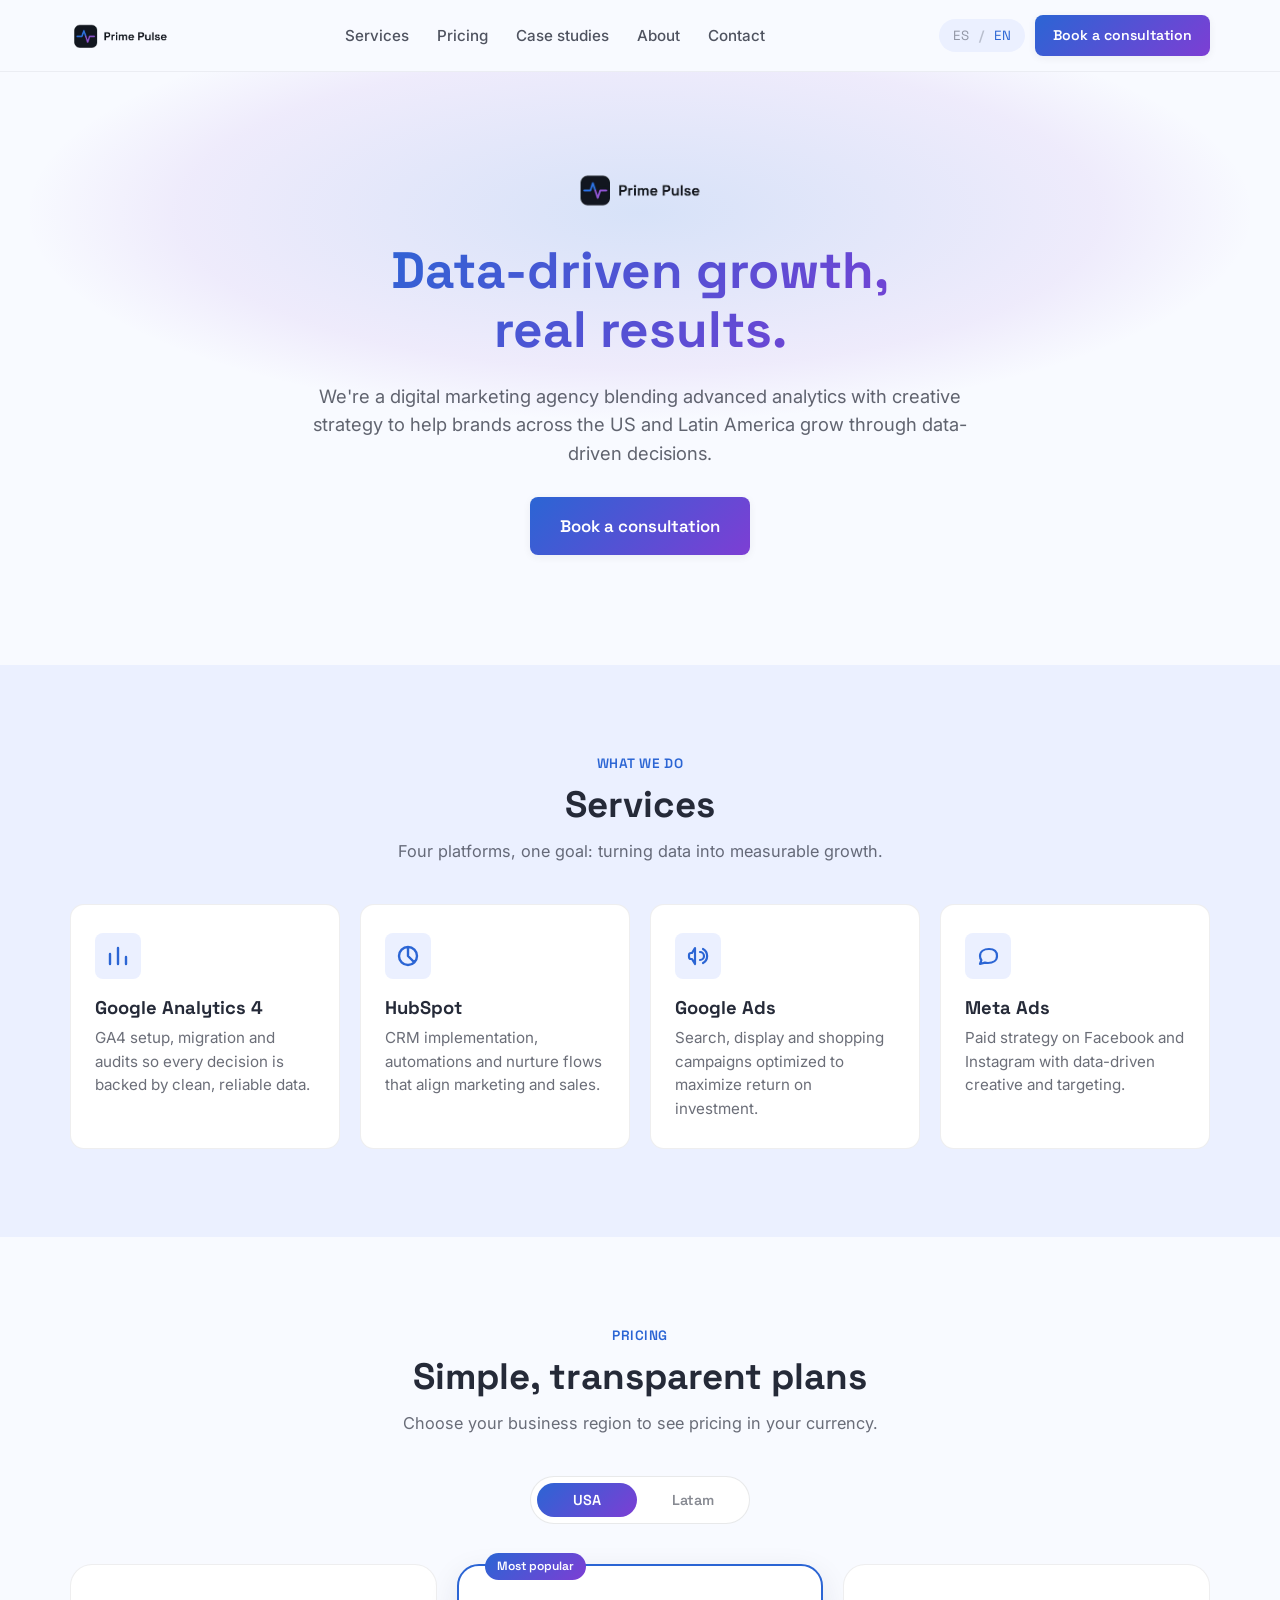
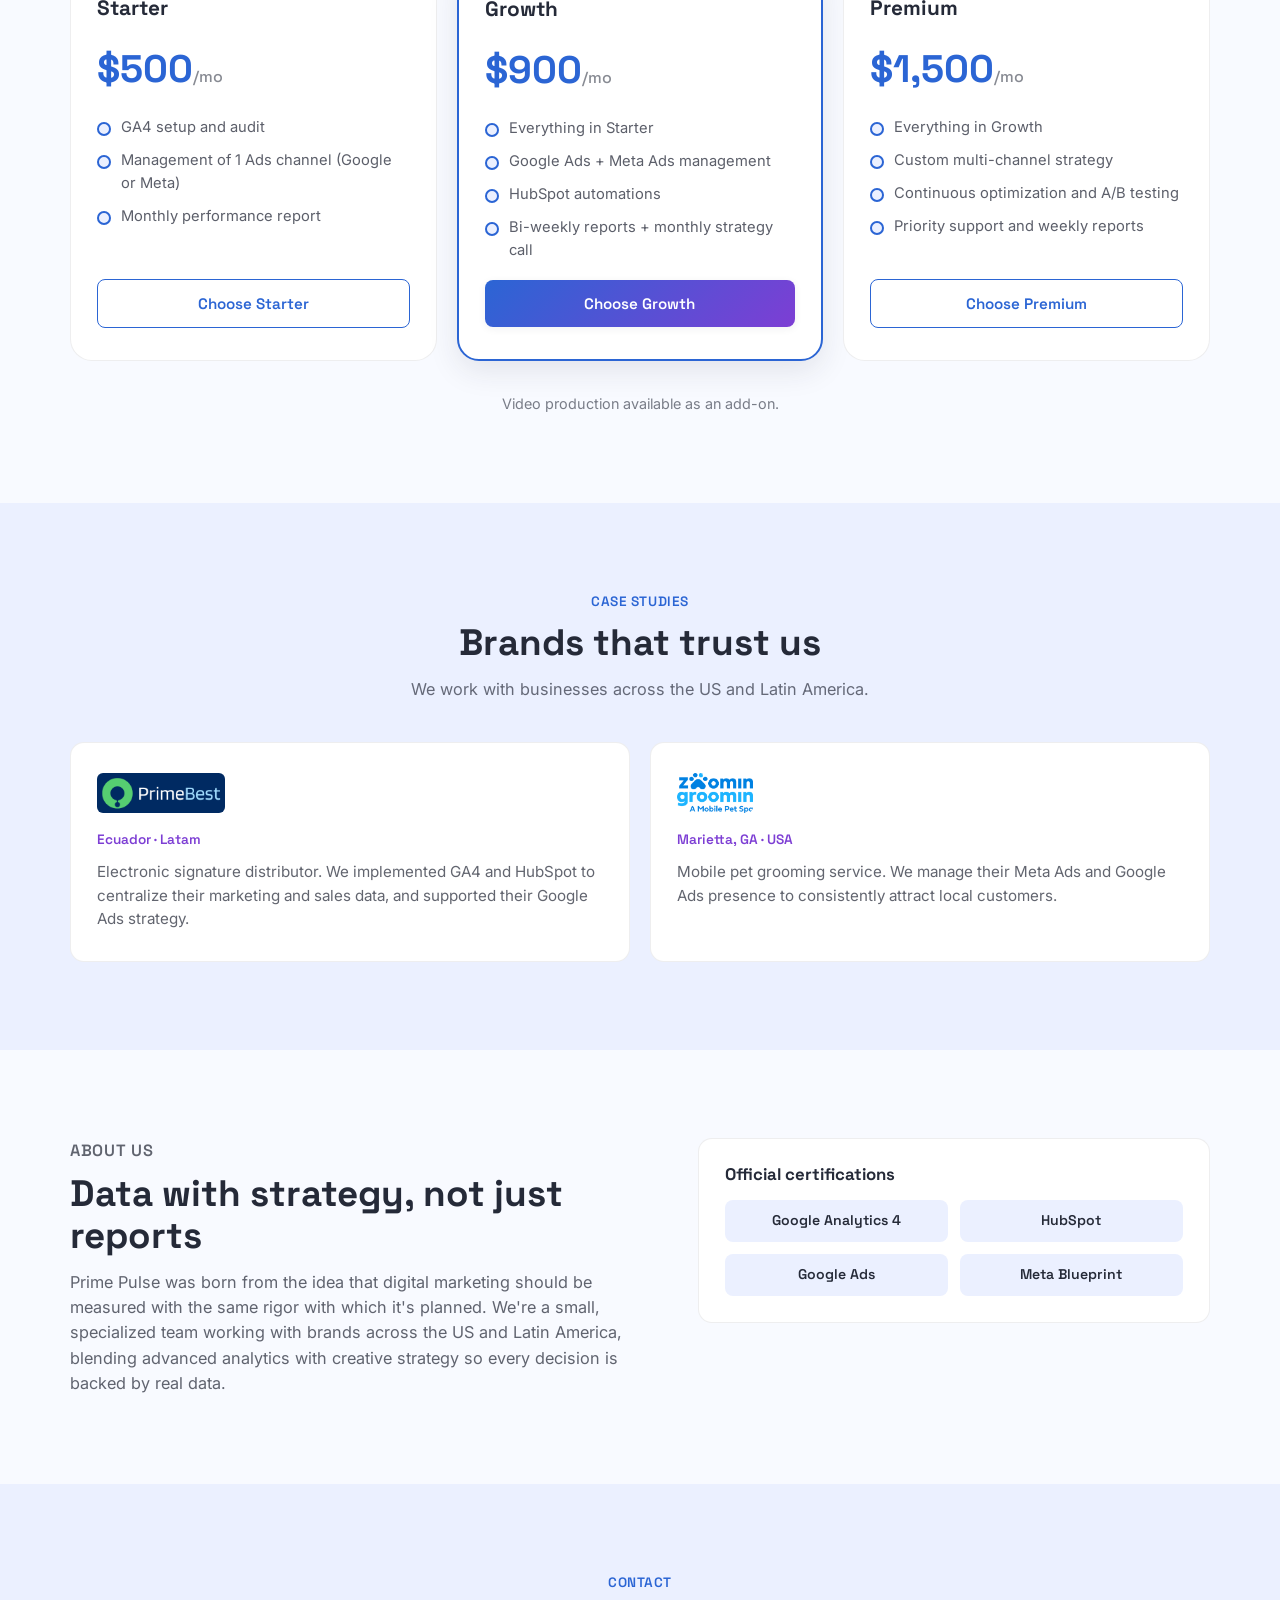
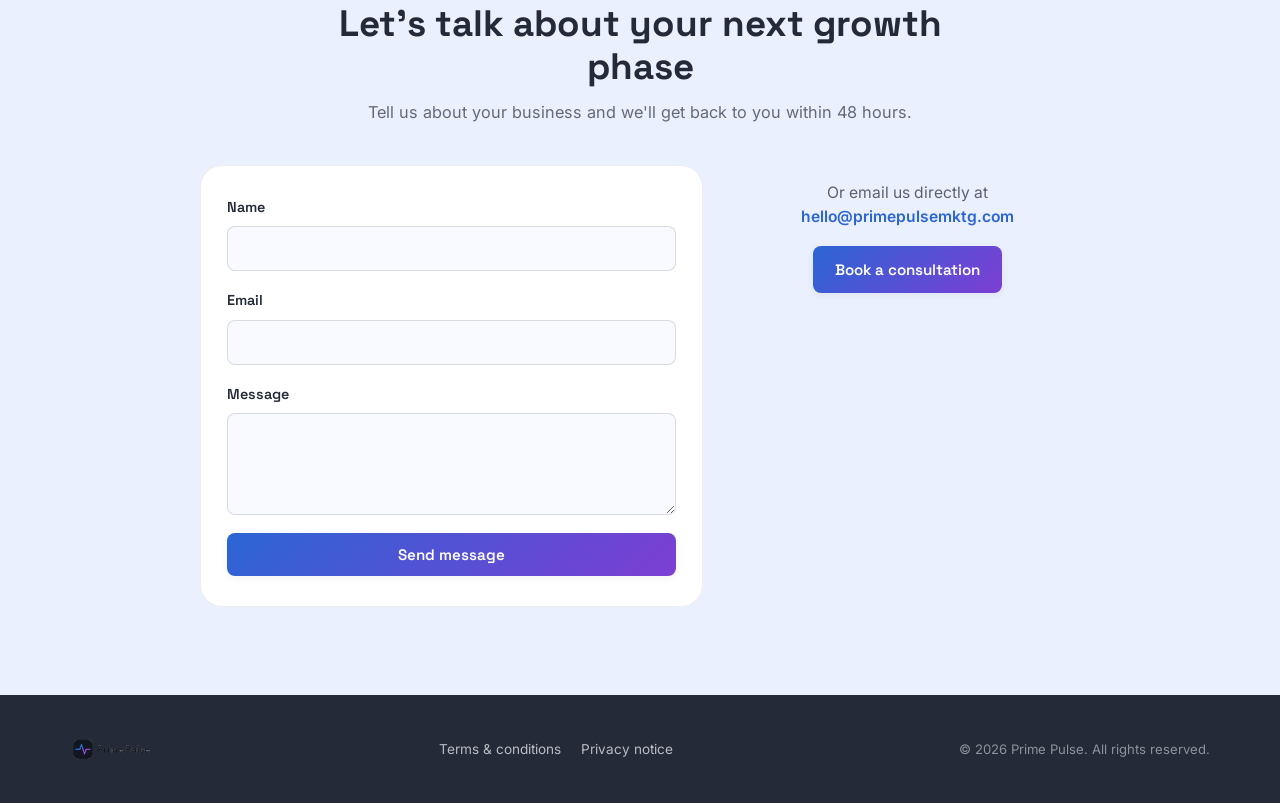
==== index.html @ 07a9e076 "Initial commit" ====
<!DOCTYPE html>
<html lang="es" data-lang="es">
<head>
<meta charset="UTF-8">
<meta name="viewport" content="width=device-width, initial-scale=1.0">
<title>Prime Pulse — Data-driven growth, real results.</title>
<meta name="description" content="Prime Pulse es una agencia de marketing digital especializada en GA4, HubSpot, Google Ads y Meta Ads.">
<link rel="icon" type="image/png" href="assets/logo-prime-pulse.png">

<!-- Google Fonts -->
<link rel="preconnect" href="https://fonts.googleapis.com">
<link rel="preconnect" href="https://fonts.gstatic.com" crossorigin>
<link href="https://fonts.googleapis.com/css2?family=Space+Grotesk:wght@500;600;700&family=Inter:wght@400;500;600;700&display=swap" rel="stylesheet">

<link rel="stylesheet" href="css/styles.css">
</head>
<body>

<!-- ===================== HEADER / NAV ===================== -->
<header class="site-header" id="top">
  <div class="container header-inner">
    <a href="#top" class="brand" aria-label="Prime Pulse — inicio">
      <img src="assets/logo-prime-pulse.png" alt="Prime Pulse" class="brand-logo">
    </a>

    <nav class="main-nav" id="main-nav" aria-label="Navegación principal">
      <a href="#servicios" data-i18n="nav.services">Servicios</a>
      <a href="#precios" data-i18n="nav.pricing">Precios</a>
      <a href="#casos" data-i18n="nav.cases">Casos</a>
      <a href="#nosotros" data-i18n="nav.about">Nosotros</a>
      <a href="#contacto" data-i18n="nav.contact">Contacto</a>
    </nav>

    <div class="header-actions">
      <div class="lang-switch" role="group" aria-label="Selector de idioma">
        <button type="button" class="lang-btn is-active" data-lang-btn="es" aria-pressed="true">ES</button>
        <span class="lang-divider" aria-hidden="true">/</span>
        <button type="button" class="lang-btn" data-lang-btn="en" aria-pressed="false">EN</button>
      </div>

      <a href="https://calendly.com/hello-primepulsemktg/30min" target="_blank" rel="noopener" class="btn btn-primary btn-nav" data-i18n="nav.cta">
        Agenda una consultoría
      </a>

      <button type="button" class="nav-toggle" id="nav-toggle" aria-expanded="false" aria-controls="main-nav" aria-label="Abrir menú">
        <span></span><span></span><span></span>
      </button>
    </div>
  </div>
</header>

<!-- ===================== HERO ===================== -->
<section class="hero">
  <div class="container hero-inner">
    <img src="assets/logo-prime-pulse.png" alt="Prime Pulse" class="hero-logo">

    <h1 class="hero-tagline" data-i18n="hero.tagline">Crecimiento basado en datos, resultados reales.</h1>

    <p class="hero-subtext" data-i18n="hero.subtext">
      Somos una agencia de marketing digital que combina analítica avanzada y estrategia creativa
      para ayudar a marcas de Estados Unidos y Latinoamérica a crecer con decisiones basadas en datos.
    </p>

    <div class="hero-actions">
      <a href="https://calendly.com/hello-primepulsemktg/30min" target="_blank" rel="noopener" class="btn btn-primary btn-lg" data-i18n="hero.cta">
        Agenda una consultoría
      </a>
    </div>
  </div>

  <div class="hero-glow" aria-hidden="true"></div>
</section>

<!-- ===================== SERVICIOS ===================== -->
<section id="servicios" class="section services">
  <div class="container">
    <div class="section-header">
      <p class="section-eyebrow" data-i18n="services.eyebrow">Lo que hacemos</p>
      <h2 class="section-title" data-i18n="services.title">Servicios</h2>
      <p class="section-subtitle" data-i18n="services.subtitle">
        Cuatro plataformas, un solo objetivo: convertir datos en crecimiento medible.
      </p>
    </div>

    <div class="services-grid">
      <article class="service-card">
        <div class="service-icon" aria-hidden="true">
          <svg viewBox="0 0 24 24" fill="none"><path d="M4 20V10M12 20V4M20 20v-7" stroke="url(#g1)" stroke-width="2.4" stroke-linecap="round" stroke-linejoin="round"/><defs><linearGradient id="g1" x1="4" y1="4" x2="20" y2="20"><stop stop-color="var(--pulse-blue)"/><stop offset="1" stop-color="var(--pulse-violet)"/></linearGradient></defs></svg>
        </div>
        <h3 data-i18n="services.ga4.title">Google Analytics 4</h3>
        <p data-i18n="services.ga4.desc">Configuración, migración y auditoría de GA4 para que cada decisión se base en datos limpios y confiables.</p>
      </article>

      <article class="service-card">
        <div class="service-icon" aria-hidden="true">
          <svg viewBox="0 0 24 24" fill="none"><path d="M12 3a9 9 0 100 18 9 9 0 000-18zM12 3v9l6.36 6.36" stroke="url(#g2)" stroke-width="2.4" stroke-linecap="round" stroke-linejoin="round"/><defs><linearGradient id="g2" x1="3" y1="3" x2="21" y2="21"><stop stop-color="var(--pulse-blue)"/><stop offset="1" stop-color="var(--pulse-violet)"/></linearGradient></defs></svg>
        </div>
        <h3 data-i18n="services.hubspot.title">HubSpot</h3>
        <p data-i18n="services.hubspot.desc">Implementación de CRM, automatizaciones y flujos de nutrición que alinean marketing y ventas.</p>
      </article>

      <article class="service-card">
        <div class="service-icon" aria-hidden="true">
          <svg viewBox="0 0 24 24" fill="none"><path d="M3 11v2a2 2 0 002 2h1l3 5V4l-3 5H5a2 2 0 00-2 2zM14 8a4 4 0 010 8M17 5a8 8 0 010 14" stroke="url(#g3)" stroke-width="2.2" stroke-linecap="round" stroke-linejoin="round"/><defs><linearGradient id="g3" x1="3" y1="4" x2="20" y2="19"><stop stop-color="var(--pulse-blue)"/><stop offset="1" stop-color="var(--pulse-violet)"/></linearGradient></defs></svg>
        </div>
        <h3 data-i18n="services.ads.title">Google Ads</h3>
        <p data-i18n="services.ads.desc">Campañas de búsqueda, display y shopping optimizadas para maximizar retorno sobre inversión.</p>
      </article>

      <article class="service-card">
        <div class="service-icon" aria-hidden="true">
          <svg viewBox="0 0 24 24" fill="none"><path d="M21 12c0 4.5-4 7-9 7-1.1 0-2.15-.12-3.12-.35L4 20l1.4-3.8C4.52 15 4 13.56 4 12c0-4.5 4-7 9-7s8 2.5 8 7z" stroke="url(#g4)" stroke-width="2.2" stroke-linecap="round" stroke-linejoin="round"/><defs><linearGradient id="g4" x1="4" y1="5" x2="21" y2="20"><stop stop-color="var(--pulse-blue)"/><stop offset="1" stop-color="var(--pulse-violet)"/></linearGradient></defs></svg>
        </div>
        <h3 data-i18n="services.meta.title">Meta Ads</h3>
        <p data-i18n="services.meta.desc">Estrategia paga en Facebook e Instagram con creatividades y segmentación basadas en datos.</p>
      </article>
    </div>
  </div>
</section>

<!-- ===================== PRICING ===================== -->
<section id="precios" class="section pricing" data-region="usa">
  <div class="container">
    <div class="section-header">
      <p class="section-eyebrow" data-i18n="pricing.eyebrow">Precios</p>
      <h2 class="section-title" data-i18n="pricing.title">Planes simples y transparentes</h2>
      <p class="section-subtitle" data-i18n="pricing.subtitle">Elige la región de tu negocio para ver precios en tu moneda.</p>
    </div>

    <div class="region-toggle" role="group" aria-label="Selector de región de precios">
      <button type="button" class="region-btn is-active" data-region-btn="usa">USA</button>
      <button type="button" class="region-btn" data-region-btn="latam">Latam</button>
    </div>

    <div class="pricing-grid">
      <article class="price-card">
        <h3 data-i18n="pricing.starter.name">Starter</h3>
        <p class="price">
          <span class="price-usa">$500</span><span class="price-latam">$200</span><span data-i18n="pricing.perMonth">/mes</span>
        </p>
        <ul class="price-features">
          <li data-i18n="pricing.starter.f1">Configuración y auditoría de GA4</li>
          <li data-i18n="pricing.starter.f2">Gestión de 1 canal de Ads (Google o Meta)</li>
          <li data-i18n="pricing.starter.f3">Reporte mensual de resultados</li>
        </ul>
        <a href="#contacto" class="btn btn-outline" data-i18n="pricing.cta.starter">Elegir Starter</a>
      </article>

      <article class="price-card is-featured">
        <p class="price-badge" data-i18n="pricing.popular">Más elegido</p>
        <h3 data-i18n="pricing.growth.name">Growth</h3>
        <p class="price">
          <span class="price-usa">$900</span><span class="price-latam">$350</span><span data-i18n="pricing.perMonth">/mes</span>
        </p>
        <ul class="price-features">
          <li data-i18n="pricing.growth.f1">Todo lo de Starter</li>
          <li data-i18n="pricing.growth.f2">Gestión de Google Ads + Meta Ads</li>
          <li data-i18n="pricing.growth.f3">Automatizaciones en HubSpot</li>
          <li data-i18n="pricing.growth.f4">Reportes quincenales + llamada de estrategia</li>
        </ul>
        <a href="#contacto" class="btn btn-primary" data-i18n="pricing.cta.growth">Elegir Growth</a>
      </article>

      <article class="price-card">
        <h3 data-i18n="pricing.premium.name">Premium</h3>
        <p class="price">
          <span class="price-usa">$1,500</span><span class="price-latam">$600</span><span data-i18n="pricing.perMonth">/mes</span>
        </p>
        <ul class="price-features">
          <li data-i18n="pricing.premium.f1">Todo lo de Growth</li>
          <li data-i18n="pricing.premium.f2">Estrategia multicanal personalizada</li>
          <li data-i18n="pricing.premium.f3">Optimización continua y pruebas A/B</li>
          <li data-i18n="pricing.premium.f4">Soporte prioritario y reportes semanales</li>
        </ul>
        <a href="#contacto" class="btn btn-outline" data-i18n="pricing.cta.premium">Elegir Premium</a>
      </article>
    </div>

    <p class="pricing-note" data-i18n="pricing.note">Producción de video disponible como add-on.</p>
  </div>
</section>

<!-- ===================== CASOS DE CLIENTES ===================== -->
<section id="casos" class="section cases">
  <div class="container">
    <div class="section-header">
      <p class="section-eyebrow" data-i18n="cases.eyebrow">Casos de clientes</p>
      <h2 class="section-title" data-i18n="cases.title">Marcas que confían en nosotros</h2>
      <p class="section-subtitle" data-i18n="cases.subtitle">Trabajamos con negocios en Estados Unidos y Latinoamérica.</p>
    </div>

    <div class="cases-grid">
      <article class="case-card">
        <img src="assets/logo-primebest.png" alt="PrimeBest" class="case-logo">
        <p class="case-location" data-i18n="cases.primebest.location">Ecuador · Latam</p>
        <p data-i18n="cases.primebest.desc">Distribuidora de firmas electrónicas. Implementamos GA4 y HubSpot para centralizar sus datos de marketing y ventas, y acompañamos su estrategia de Google Ads.</p>
      </article>

      <article class="case-card">
        <img src="assets/logo-zoomin-groomin.png" alt="Zoomin Groomin NE Marietta" class="case-logo">
        <p class="case-location" data-i18n="cases.zoomin.location">Marietta, GA · USA</p>
        <p data-i18n="cases.zoomin.desc">Servicio móvil de grooming para mascotas. Gestionamos su presencia en Meta Ads y Google Ads para atraer clientes locales de forma constante.</p>
      </article>
    </div>
  </div>
</section>

<!-- ===================== NOSOTROS ===================== -->
<section id="nosotros" class="section about">
  <div class="container about-inner">
    <div class="about-text">
      <p class="section-eyebrow" data-i18n="about.eyebrow">Nosotros</p>
      <h2 class="section-title" data-i18n="about.title">Datos con estrategia, no solo reportes</h2>
      <p data-i18n="about.story">
        Prime Pulse nació de la idea de que el marketing digital debe medirse con la misma
        rigurosidad con la que se planea. Somos un equipo pequeño y especializado que trabaja
        con marcas de Estados Unidos y Latinoamérica, combinando analítica avanzada con
        estrategia creativa para que cada decisión esté respaldada por datos reales.
      </p>
    </div>

    <div class="about-certs">
      <h3 data-i18n="about.certs.title">Certificaciones oficiales</h3>
      <ul class="certs-list">
        <li>Google Analytics 4</li>
        <li>HubSpot</li>
        <li>Google Ads</li>
        <li>Meta Blueprint</li>
      </ul>
    </div>
  </div>
</section>

<!-- ===================== CONTACTO ===================== -->
<section id="contacto" class="section contact">
  <div class="container">
    <div class="section-header">
      <p class="section-eyebrow" data-i18n="contact.eyebrow">Contacto</p>
      <h2 class="section-title" data-i18n="contact.title">Hablemos de tu próximo crecimiento</h2>
      <p class="section-subtitle" data-i18n="contact.subtitle">Cuéntanos sobre tu negocio y te responderemos en menos de 48 horas.</p>
    </div>

    <div class="contact-grid">
      <form class="contact-form" id="contact-form">
        <label class="form-field">
          <span data-i18n="contact.form.name">Nombre</span>
          <input type="text" name="name" required autocomplete="name">
        </label>
        <label class="form-field">
          <span data-i18n="contact.form.email">Email</span>
          <input type="email" name="email" required autocomplete="email">
        </label>
        <label class="form-field">
          <span data-i18n="contact.form.message">Mensaje</span>
          <textarea name="message" rows="4" required></textarea>
        </label>
        <button type="submit" class="btn btn-primary" data-i18n="contact.form.submit">Enviar mensaje</button>
      </form>

      <div class="contact-alt">
        <p class="contact-alt-text">
          <span data-i18n="contact.alt.text">O escríbenos directamente a</span>
          <a href="mailto:hello@primepulsemktg.com">hello@primepulsemktg.com</a>
        </p>
        <a href="https://calendly.com/hello-primepulsemktg/30min" target="_blank" rel="noopener" class="btn btn-primary" data-i18n="hero.cta">
          Agenda una consultoría
        </a>
      </div>
    </div>
  </div>
</section>

<!-- ===================== FOOTER ===================== -->
<footer class="site-footer">
  <div class="container footer-inner">
    <img src="assets/logo-prime-pulse.png" alt="Prime Pulse" class="footer-logo">

    <nav class="footer-legal" aria-label="Enlaces legales">
      <a href="terminos.html" data-i18n="footer.terms">Términos y condiciones</a>
      <a href="privacidad.html" data-i18n="footer.privacy">Aviso de privacidad</a>
    </nav>

    <p class="footer-copy">
      &copy; <span id="footer-year"></span> Prime Pulse. <span data-i18n="footer.rights">Todos los derechos reservados.</span>
    </p>
  </div>
</footer>

<script src="js/i18n.js"></script>
<script src="js/main.js"></script>
</body>
</html>
---- css/styles.css ----
/* =========================================================
   Prime Pulse — Design tokens
   ========================================================= */
:root {
  --ink: #252A38;
  --pulse-blue: #2B65D4;
  --pulse-violet: #7D3ED4;
  --blue-tint: #EBF0FF;
  --paper: #F8FAFF;

  --gradient-brand: linear-gradient(135deg, var(--pulse-blue), var(--pulse-violet));

  --font-heading: "Space Grotesk", sans-serif;
  --font-body: "Inter", sans-serif;

  --container-w: 1180px;
  --radius-sm: 8px;
  --radius-md: 14px;
  --radius-lg: 22px;

  --shadow-sm: 0 2px 8px rgba(37, 42, 56, 0.06);
  --shadow-md: 0 10px 30px rgba(37, 42, 56, 0.10);

  --header-h: 72px;
}

/* =========================================================
   Reset
   ========================================================= */
*, *::before, *::after { box-sizing: border-box; }
html { scroll-behavior: smooth; }

body {
  margin: 0;
  font-family: var(--font-body);
  color: var(--ink);
  background: var(--paper);
  -webkit-font-smoothing: antialiased;
  line-height: 1.55;
}

h1, h2, h3, h4 {
  font-family: var(--font-heading);
  margin: 0;
  line-height: 1.15;
  color: var(--ink);
}

p { margin: 0; }

img { max-width: 100%; display: block; }

a { color: inherit; text-decoration: none; }

button {
  font-family: inherit;
  cursor: pointer;
  border: none;
  background: none;
}

.container {
  width: 100%;
  max-width: var(--container-w);
  margin: 0 auto;
  padding: 0 20px;
}

/* =========================================================
   Buttons
   ========================================================= */
.btn {
  display: inline-flex;
  align-items: center;
  justify-content: center;
  gap: 8px;
  font-family: var(--font-heading);
  font-weight: 600;
  font-size: 0.95rem;
  padding: 12px 22px;
  border-radius: var(--radius-sm);
  transition: transform 0.15s ease, box-shadow 0.15s ease, opacity 0.15s ease;
  white-space: nowrap;
}

.btn-primary {
  background: var(--gradient-brand);
  color: #fff;
  box-shadow: var(--shadow-sm);
}

.btn-primary:hover {
  transform: translateY(-2px);
  box-shadow: var(--shadow-md);
}

.btn-lg {
  padding: 16px 30px;
  font-size: 1.05rem;
}

.btn-nav {
  padding: 10px 18px;
  font-size: 0.88rem;
}

/* =========================================================
   Header
   ========================================================= */
.site-header {
  position: sticky;
  top: 0;
  z-index: 100;
  height: var(--header-h);
  background: rgba(248, 250, 255, 0.97);
  border-bottom: 1px solid rgba(37, 42, 56, 0.06);
}

.header-inner {
  height: 100%;
  display: flex;
  align-items: center;
  justify-content: space-between;
  gap: 16px;
}

.brand {
  display: flex;
  align-items: center;
  flex-shrink: 0;
}

.brand-logo {
  height: 34px;
  width: auto;
}

.main-nav {
  display: none;
}

.header-actions {
  display: flex;
  align-items: center;
  gap: 10px;
}

.lang-switch {
  display: flex;
  align-items: center;
  gap: 6px;
  font-family: var(--font-heading);
  font-size: 0.85rem;
  font-weight: 600;
  background: var(--blue-tint);
  padding: 6px 10px;
  border-radius: 999px;
}

.lang-btn {
  padding: 2px 4px;
  color: rgba(37, 42, 56, 0.45);
  transition: color 0.15s ease;
}

.lang-btn.is-active {
  color: var(--pulse-blue);
}

.lang-divider {
  color: rgba(37, 42, 56, 0.25);
}

.btn-nav { display: none; }

.nav-toggle {
  display: flex;
  flex-direction: column;
  justify-content: center;
  gap: 5px;
  width: 36px;
  height: 36px;
  padding: 8px;
}

.nav-toggle span {
  display: block;
  height: 2px;
  width: 100%;
  background: var(--ink);
  border-radius: 2px;
  transition: transform 0.2s ease, opacity 0.2s ease;
}

.nav-toggle[aria-expanded="true"] span:nth-child(1) {
  transform: translateY(7px) rotate(45deg);
}
.nav-toggle[aria-expanded="true"] span:nth-child(2) {
  opacity: 0;
}
.nav-toggle[aria-expanded="true"] span:nth-child(3) {
  transform: translateY(-7px) rotate(-45deg);
}

/* Mobile nav dropdown */
.main-nav.is-open {
  display: flex;
  flex-direction: column;
  position: absolute;
  top: var(--header-h);
  left: 0;
  right: 0;
  background: var(--paper);
  padding: 12px 20px 20px;
  gap: 4px;
  box-shadow: var(--shadow-md);
  border-bottom: 1px solid rgba(37, 42, 56, 0.06);
}

.main-nav.is-open a {
  padding: 12px 4px;
  font-weight: 500;
  border-bottom: 1px solid rgba(37, 42, 56, 0.06);
}

/* =========================================================
   Hero
   ========================================================= */
.hero {
  position: relative;
  overflow: hidden;
  padding: 64px 0 72px;
}

.hero-inner {
  position: relative;
  z-index: 1;
  display: flex;
  flex-direction: column;
  align-items: center;
  text-align: center;
  gap: 22px;
}

.hero-logo {
  height: 44px;
  width: auto;
  margin-bottom: 8px;
}

.hero-tagline {
  font-size: clamp(1.8rem, 6vw, 3.2rem);
  font-weight: 700;
  max-width: 18ch;
  background: var(--gradient-brand);
  -webkit-background-clip: text;
  background-clip: text;
  color: transparent;
}

.hero-subtext {
  max-width: 56ch;
  font-size: 1.05rem;
  color: rgba(37, 42, 56, 0.72);
}

.hero-actions {
  margin-top: 8px;
}

.hero-glow {
  position: absolute;
  inset: -20% -10% auto -10%;
  height: 520px;
  background: radial-gradient(closest-side, rgba(43, 101, 212, 0.16), rgba(125, 62, 212, 0.08) 60%, transparent 80%);
  z-index: 0;
  pointer-events: none;
}

/* =========================================================
   Breakpoints
   ========================================================= */
@media (min-width: 768px) {
  .hero { padding: 96px 0 110px; }
  .hero-subtext { font-size: 1.15rem; }
}

@media (min-width: 960px) {
  .main-nav {
    display: flex;
    align-items: center;
    gap: 28px;
    font-weight: 500;
    font-size: 0.95rem;
  }

  .main-nav a { opacity: 0.8; transition: opacity 0.15s ease; }
  .main-nav a:hover { opacity: 1; }

  .btn-nav { display: inline-flex; }
  .nav-toggle { display: none; }

  .header-inner { gap: 32px; }
}

/* =========================================================
   Shared section layout
   ========================================================= */
.section {
  padding: 64px 0;
}

.section:nth-of-type(even) {
  background: var(--blue-tint);
}

.section-header {
  max-width: 640px;
  margin: 0 auto 40px;
  text-align: center;
}

.section-eyebrow {
  font-family: var(--font-heading);
  font-weight: 600;
  font-size: 0.85rem;
  letter-spacing: 0.04em;
  text-transform: uppercase;
  color: var(--pulse-blue);
  margin-bottom: 10px;
}

.section-title {
  font-size: clamp(1.6rem, 4.5vw, 2.3rem);
  font-weight: 700;
  margin-bottom: 12px;
}

.section-subtitle {
  color: rgba(37, 42, 56, 0.68);
  font-size: 1.02rem;
}

@media (min-width: 768px) {
  .section { padding: 88px 0; }
}

/* =========================================================
   Servicios
   ========================================================= */
.services-grid {
  display: grid;
  grid-template-columns: 1fr;
  gap: 20px;
}

.service-card {
  background: var(--paper);
  border: 1px solid rgba(37, 42, 56, 0.08);
  border-radius: var(--radius-md);
  padding: 28px 24px;
  transition: transform 0.15s ease, box-shadow 0.15s ease;
}

.section:nth-of-type(even) .service-card {
  background: #fff;
}

.service-card:hover {
  transform: translateY(-4px);
  box-shadow: var(--shadow-md);
}

.service-icon {
  width: 46px;
  height: 46px;
  display: flex;
  align-items: center;
  justify-content: center;
  background: var(--blue-tint);
  border-radius: var(--radius-sm);
  margin-bottom: 18px;
}

.service-icon svg {
  width: 24px;
  height: 24px;
}

.service-card h3 {
  font-size: 1.15rem;
  margin-bottom: 8px;
}

.service-card p {
  color: rgba(37, 42, 56, 0.68);
  font-size: 0.95rem;
}

@media (min-width: 640px) {
  .services-grid { grid-template-columns: repeat(2, 1fr); }
}

@media (min-width: 1024px) {
  .services-grid { grid-template-columns: repeat(4, 1fr); }
}

/* =========================================================
   Pricing
   ========================================================= */
.region-toggle {
  display: flex;
  justify-content: center;
  gap: 6px;
  background: #fff;
  border: 1px solid rgba(37, 42, 56, 0.1);
  border-radius: 999px;
  padding: 6px;
  max-width: 220px;
  margin: 0 auto 40px;
}

.region-btn {
  flex: 1;
  padding: 8px 18px;
  border-radius: 999px;
  font-family: var(--font-heading);
  font-weight: 600;
  font-size: 0.9rem;
  color: rgba(37, 42, 56, 0.55);
  transition: background 0.15s ease, color 0.15s ease;
}

.region-btn.is-active {
  background: var(--gradient-brand);
  color: #fff;
}

.pricing-grid {
  display: grid;
  grid-template-columns: 1fr;
  gap: 20px;
}

.price-card {
  position: relative;
  background: #fff;
  border: 1px solid rgba(37, 42, 56, 0.08);
  border-radius: var(--radius-lg);
  padding: 32px 26px;
  display: flex;
  flex-direction: column;
  gap: 18px;
}

.price-card.is-featured {
  border: 2px solid var(--pulse-blue);
  box-shadow: var(--shadow-md);
}

.price-badge {
  position: absolute;
  top: -13px;
  left: 26px;
  background: var(--gradient-brand);
  color: #fff;
  font-family: var(--font-heading);
  font-size: 0.75rem;
  font-weight: 600;
  padding: 4px 12px;
  border-radius: 999px;
}

.price-card h3 {
  font-size: 1.3rem;
}

.price {
  font-family: var(--font-heading);
  font-size: 2.4rem;
  font-weight: 700;
  color: var(--pulse-blue);
}

.price span:last-child {
  font-size: 1rem;
  font-weight: 500;
  color: rgba(37, 42, 56, 0.55);
}

.price-latam { display: none; }
.pricing[data-region="latam"] .price-usa { display: none; }
.pricing[data-region="latam"] .price-latam { display: inline; }

.price-features {
  list-style: none;
  margin: 0;
  padding: 0;
  display: flex;
  flex-direction: column;
  gap: 10px;
  flex-grow: 1;
}

.price-features li {
  position: relative;
  padding-left: 24px;
  font-size: 0.92rem;
  color: rgba(37, 42, 56, 0.75);
}

.price-features li::before {
  content: "";
  position: absolute;
  left: 0;
  top: 6px;
  width: 14px;
  height: 14px;
  border-radius: 50%;
  background: var(--blue-tint);
  box-shadow: inset 0 0 0 2px var(--pulse-blue);
}

.btn-outline {
  background: transparent;
  color: var(--pulse-blue);
  border: 1.5px solid var(--pulse-blue);
}

.btn-outline:hover {
  background: var(--blue-tint);
}

.pricing-note {
  text-align: center;
  margin-top: 32px;
  font-size: 0.9rem;
  color: rgba(37, 42, 56, 0.6);
}

@media (min-width: 768px) {
  .pricing-grid { grid-template-columns: repeat(3, 1fr); align-items: stretch; }
}

/* =========================================================
   Casos de clientes
   ========================================================= */
.cases-grid {
  display: grid;
  grid-template-columns: 1fr;
  gap: 20px;
}

.case-card {
  background: #fff;
  border: 1px solid rgba(37, 42, 56, 0.08);
  border-radius: var(--radius-md);
  padding: 30px 26px;
}

.case-logo {
  height: 40px;
  width: auto;
  max-width: 160px;
  object-fit: contain;
  object-position: left;
  margin-bottom: 16px;
  border-radius: 6px;
}

.case-location {
  font-family: var(--font-heading);
  font-weight: 600;
  font-size: 0.85rem;
  color: var(--pulse-violet);
  margin-bottom: 10px;
}

.case-card p:last-child {
  color: rgba(37, 42, 56, 0.72);
  font-size: 0.95rem;
}

@media (min-width: 700px) {
  .cases-grid { grid-template-columns: repeat(2, 1fr); }
}

/* =========================================================
   Nosotros
   ========================================================= */
.about-inner {
  display: flex;
  flex-direction: column;
  gap: 32px;
}

.about-text .section-eyebrow,
.about-text .section-title {
  text-align: left;
}

.about-text p {
  color: rgba(37, 42, 56, 0.72);
  font-size: 1.02rem;
}

.about-certs {
  background: #fff;
  border: 1px solid rgba(37, 42, 56, 0.08);
  border-radius: var(--radius-md);
  padding: 26px;
}

.about-certs h3 {
  font-size: 1.05rem;
  margin-bottom: 16px;
}

.certs-list {
  list-style: none;
  margin: 0;
  padding: 0;
  display: grid;
  grid-template-columns: 1fr 1fr;
  gap: 12px;
}

.certs-list li {
  font-family: var(--font-heading);
  font-weight: 600;
  font-size: 0.88rem;
  background: var(--blue-tint);
  border-radius: var(--radius-sm);
  padding: 10px 12px;
  text-align: center;
  color: var(--ink);
}

@media (min-width: 900px) {
  .about-inner {
    flex-direction: row;
    align-items: flex-start;
  }
  .about-text { flex: 1.3; }
  .about-certs { flex: 1; }
}

/* =========================================================
   Contacto
   ========================================================= */
.contact-grid {
  display: flex;
  flex-direction: column;
  gap: 32px;
  max-width: 880px;
  margin: 0 auto;
}

.contact-form {
  display: flex;
  flex-direction: column;
  gap: 18px;
  background: #fff;
  border: 1px solid rgba(37, 42, 56, 0.08);
  border-radius: var(--radius-lg);
  padding: 30px 26px;
}

.form-field {
  display: flex;
  flex-direction: column;
  gap: 8px;
  font-family: var(--font-heading);
  font-weight: 600;
  font-size: 0.9rem;
}

.form-field input,
.form-field textarea {
  font-family: var(--font-body);
  font-weight: 400;
  font-size: 0.98rem;
  padding: 12px 14px;
  border: 1px solid rgba(37, 42, 56, 0.15);
  border-radius: var(--radius-sm);
  background: var(--paper);
  color: var(--ink);
  resize: vertical;
}

.form-field input:focus,
.form-field textarea:focus {
  outline: none;
  border-color: var(--pulse-blue);
}

.contact-alt {
  text-align: center;
  display: flex;
  flex-direction: column;
  align-items: center;
  gap: 16px;
}

.contact-alt-text {
  font-size: 0.98rem;
  color: rgba(37, 42, 56, 0.72);
}

.contact-alt-text a {
  color: var(--pulse-blue);
  font-weight: 600;
}

@media (min-width: 900px) {
  .contact-grid {
    flex-direction: row;
    align-items: flex-start;
  }
  .contact-form { flex: 1.3; }
  .contact-alt {
    flex: 1;
    padding-top: 16px;
  }
}

/* =========================================================
   Footer
   ========================================================= */
.site-footer {
  background: var(--ink);
  padding: 40px 0;
}

.footer-inner {
  display: flex;
  flex-direction: column;
  align-items: center;
  gap: 20px;
  text-align: center;
}

.footer-logo {
  height: 28px;
  width: auto;
}

.footer-legal {
  display: flex;
  gap: 20px;
  font-size: 0.85rem;
}

.footer-legal a {
  color: rgba(248, 250, 255, 0.7);
  transition: color 0.15s ease;
}

.footer-legal a:hover {
  color: #fff;
}

.footer-copy {
  font-size: 0.82rem;
  color: rgba(248, 250, 255, 0.5);
}

@media (min-width: 640px) {
  .footer-inner {
    flex-direction: row;
    justify-content: space-between;
    text-align: left;
  }
}

/* =========================================================
   Páginas legales (Términos / Privacidad)
   ========================================================= */
.legal-header {
  display: flex;
  align-items: center;
  justify-content: space-between;
  gap: 16px;
}

.legal-back {
  font-family: var(--font-heading);
  font-weight: 600;
  font-size: 0.9rem;
  color: var(--pulse-blue);
}

.legal {
  padding: 56px 0 88px;
}

.legal-inner {
  max-width: 760px;
}

.legal-updated {
  color: rgba(37, 42, 56, 0.55);
  font-size: 0.9rem;
  margin-top: 8px;
  margin-bottom: 40px;
}

.legal h1 {
  font-size: clamp(1.8rem, 5vw, 2.6rem);
  font-weight: 700;
}

.legal-section {
  margin-bottom: 32px;
}

.legal-section h2 {
  font-size: 1.2rem;
  margin-bottom: 12px;
}

.legal-section p,
.legal-section li {
  color: rgba(37, 42, 56, 0.75);
  font-size: 0.98rem;
  line-height: 1.65;
}

.legal-section ul {
  margin: 0;
  padding-left: 20px;
  display: flex;
  flex-direction: column;
  gap: 8px;
}

.legal-section a {
  color: var(--pulse-blue);
  font-weight: 600;
}

@media (min-width: 768px) {
  .legal { padding: 80px 0 110px; }
}
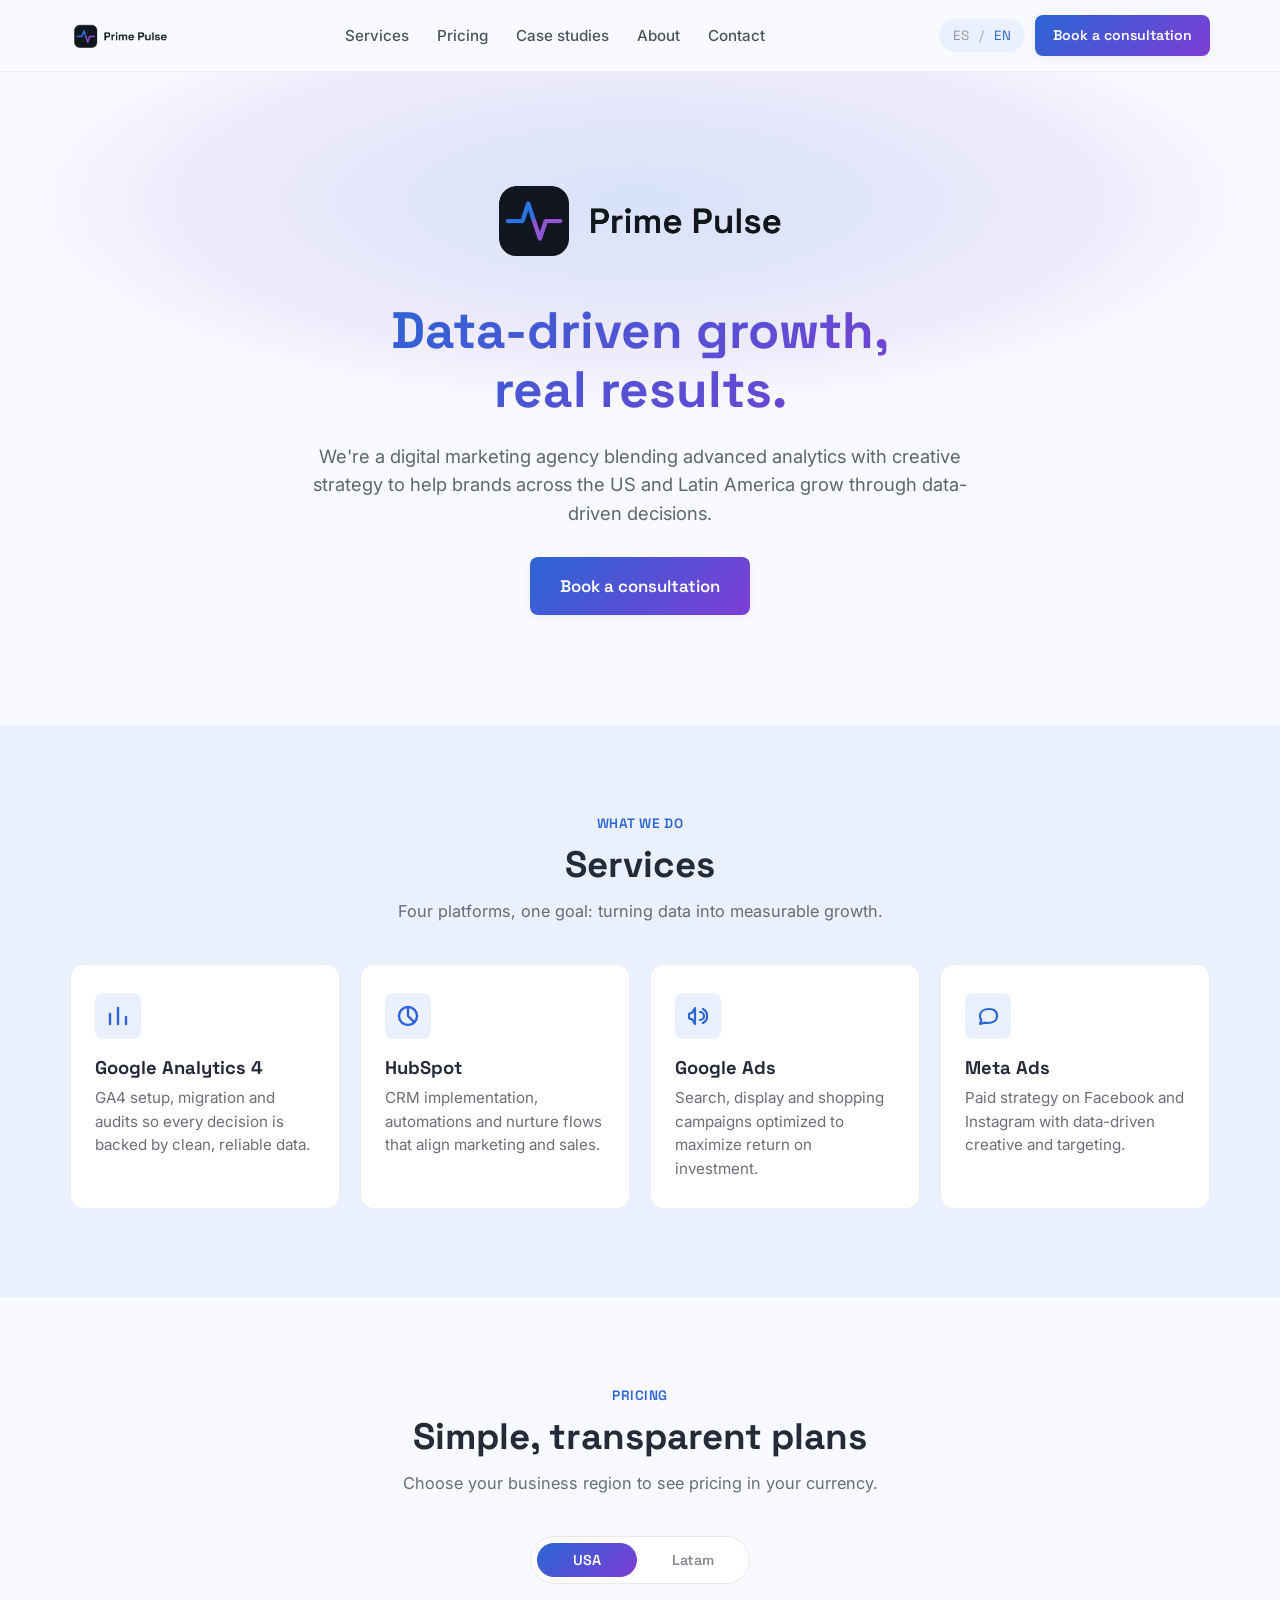
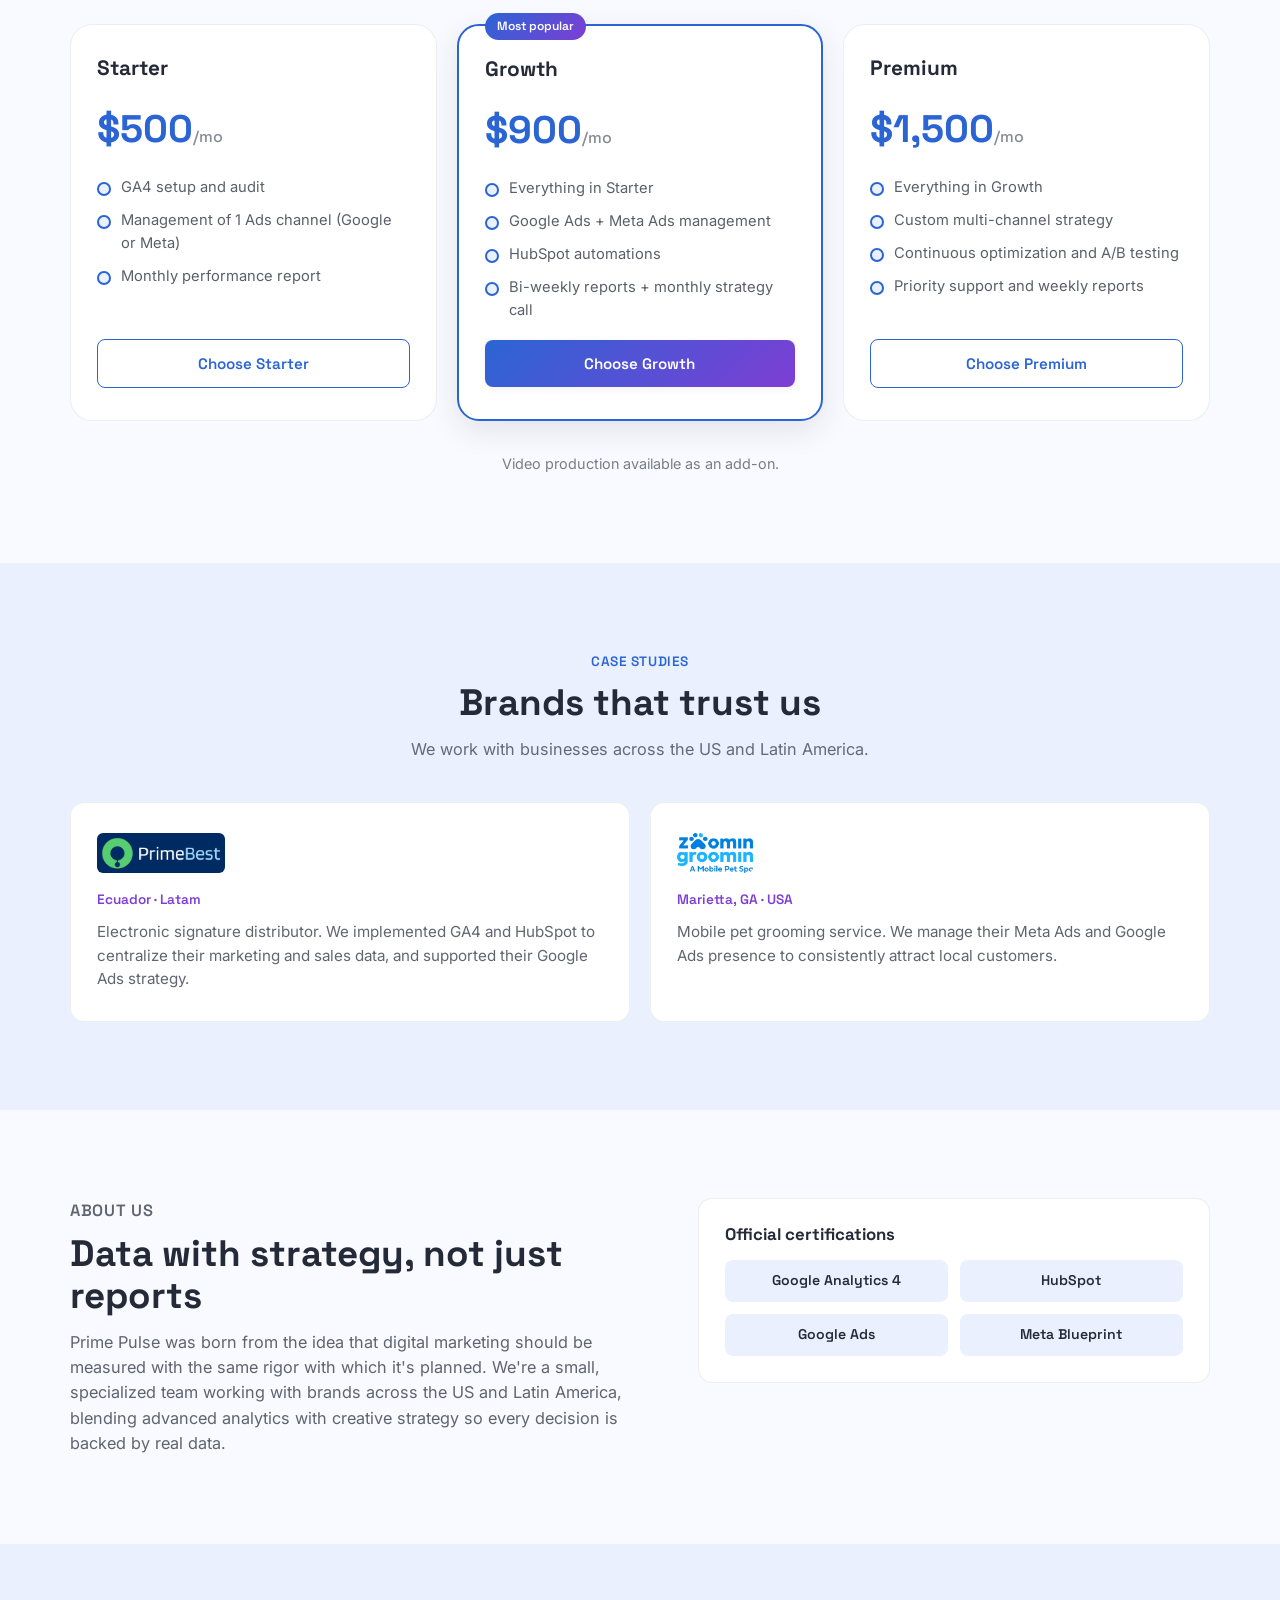
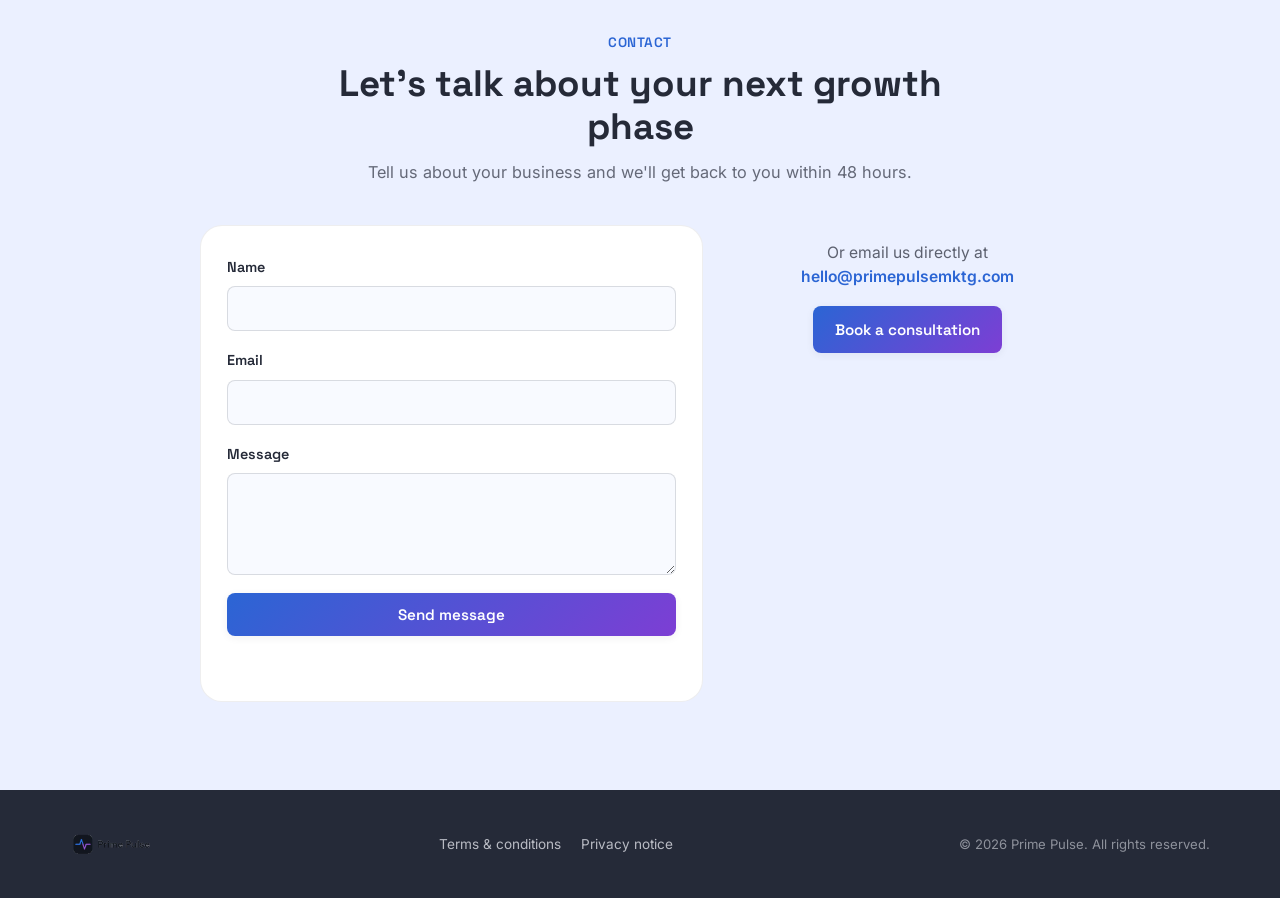
==== commit fd4fffd2: "Aumentar tamaño del logo" ====
--- a/index.html
+++ b/index.html
@@ -242,6 +242,10 @@
 
     <div class="contact-grid">
       <form class="contact-form" id="contact-form">
+        <input type="hidden" name="access_key" value="f269dcf0-4371-420b-8f72-7810a0dbc859">
+        <input type="hidden" name="subject" value="Nueva consulta desde Prime Pulse">
+        <input type="checkbox" name="botcheck" class="botcheck" tabindex="-1" autocomplete="off">
+
         <label class="form-field">
           <span data-i18n="contact.form.name">Nombre</span>
           <input type="text" name="name" required autocomplete="name">
@@ -255,6 +259,7 @@
           <textarea name="message" rows="4" required></textarea>
         </label>
         <button type="submit" class="btn btn-primary" data-i18n="contact.form.submit">Enviar mensaje</button>
+        <p class="form-status" id="form-status" role="status" aria-live="polite"></p>
       </form>
 
       <div class="contact-alt">
--- a/css/styles.css
+++ b/css/styles.css
@@ -243,7 +243,7 @@
 }
 
 .hero-logo {
-  height: 44px;
+  height: 88px;
   width: auto;
   margin-bottom: 8px;
 }
@@ -283,6 +283,7 @@
 @media (min-width: 768px) {
   .hero { padding: 96px 0 110px; }
   .hero-subtext { font-size: 1.15rem; }
+  .hero-logo { height: 104px; }
 }
 
 @media (min-width: 960px) {
@@ -694,6 +695,30 @@
   border-color: var(--pulse-blue);
 }
 
+.botcheck {
+  display: none;
+}
+
+.btn:disabled {
+  opacity: 0.7;
+  cursor: not-allowed;
+  transform: none;
+}
+
+.form-status {
+  font-size: 0.9rem;
+  font-weight: 500;
+  min-height: 1.2em;
+}
+
+.form-status.is-success {
+  color: #1a8a4a;
+}
+
+.form-status.is-error {
+  color: #c23a3a;
+}
+
 .contact-alt {
   text-align: center;
   display: flex;
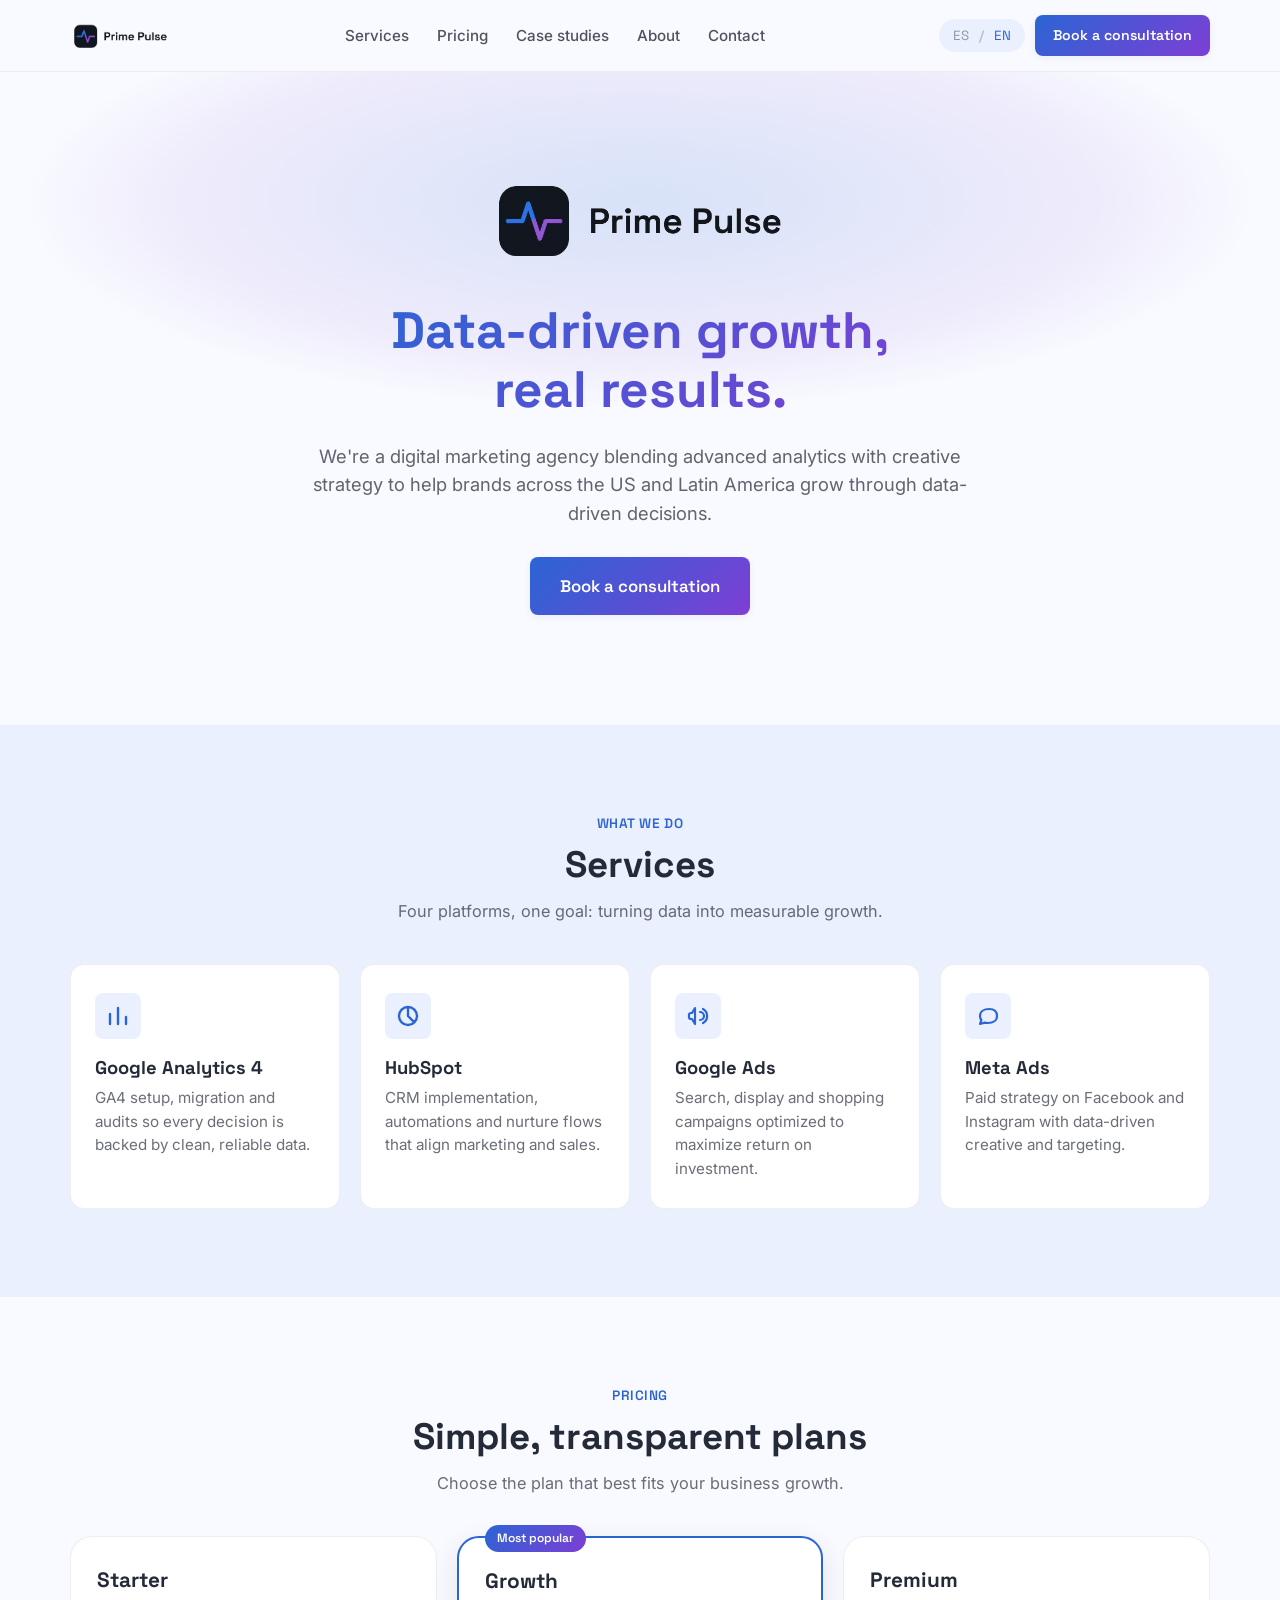
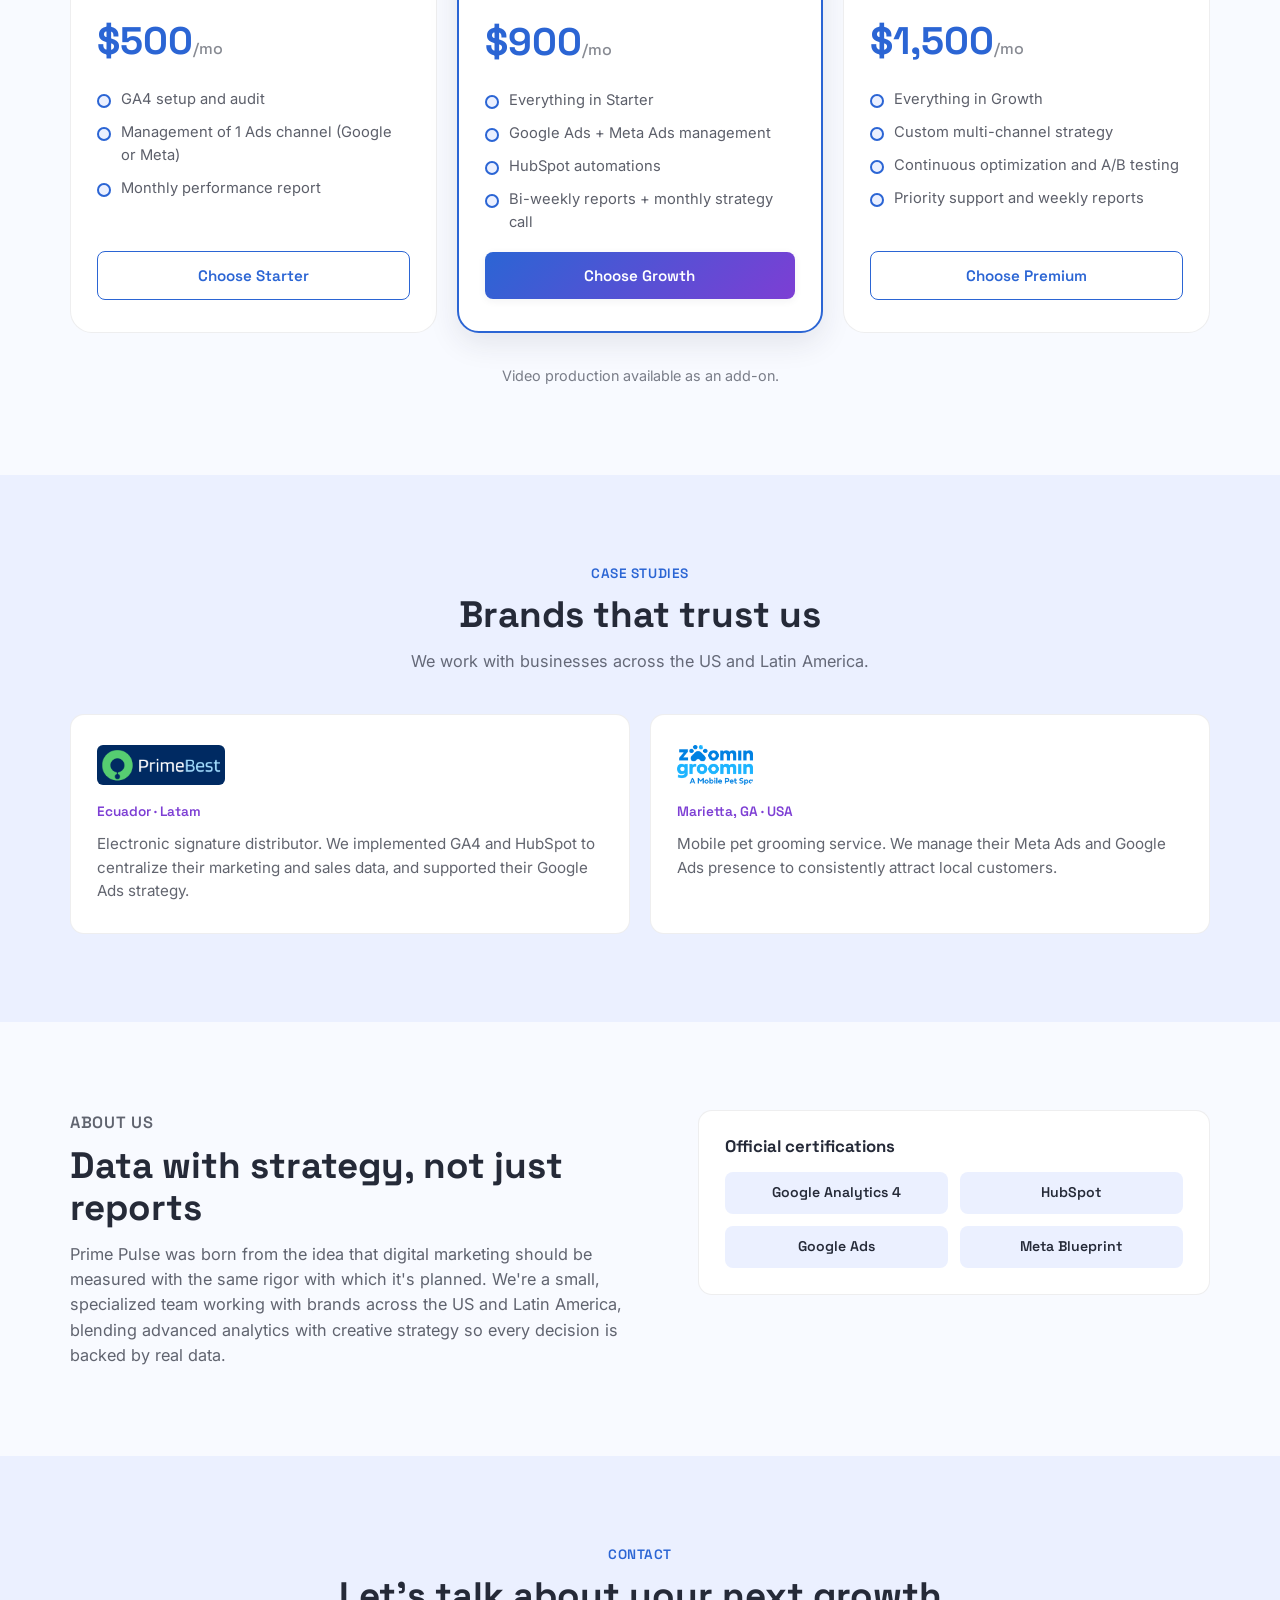
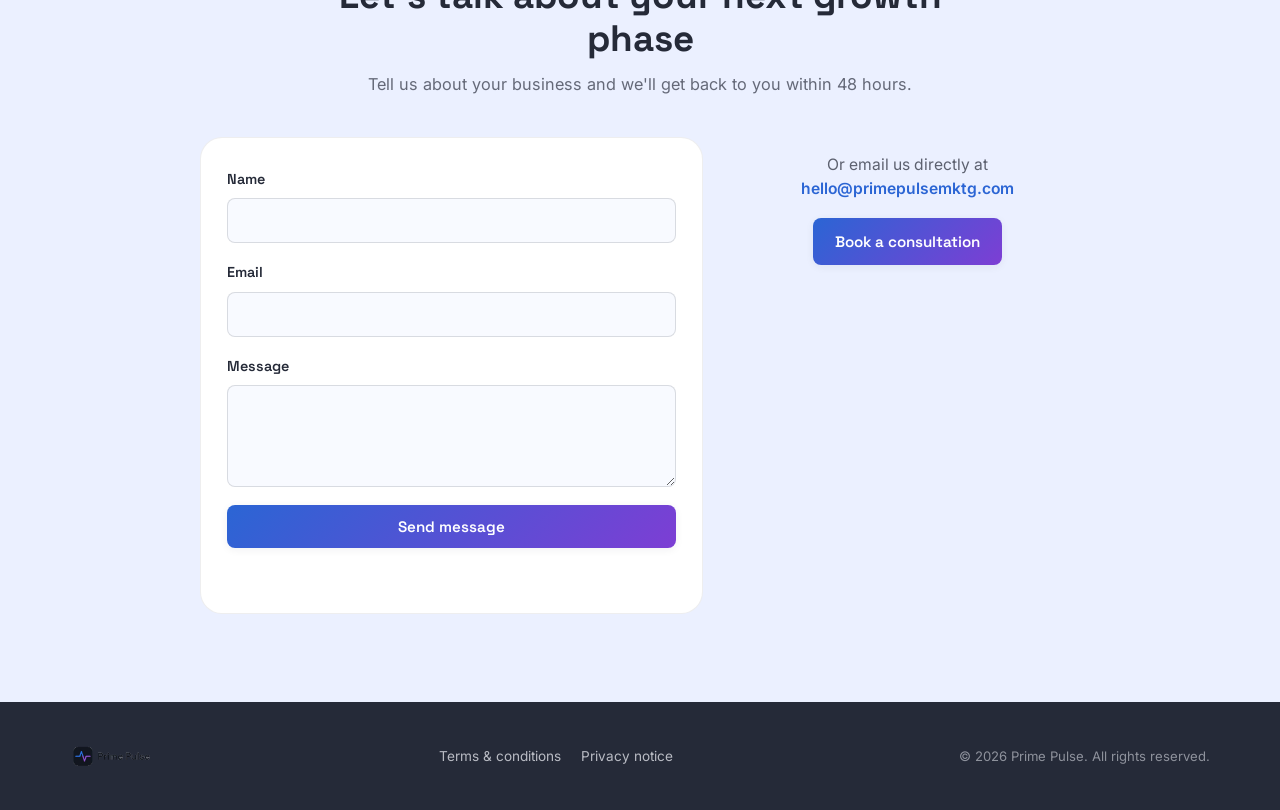
==== commit 2eb969dd: "Simplificar pricing a solo USA" ====
--- a/index.html
+++ b/index.html
@@ -119,24 +119,19 @@
 </section>
 
 <!-- ===================== PRICING ===================== -->
-<section id="precios" class="section pricing" data-region="usa">
+<section id="precios" class="section pricing">
   <div class="container">
     <div class="section-header">
       <p class="section-eyebrow" data-i18n="pricing.eyebrow">Precios</p>
       <h2 class="section-title" data-i18n="pricing.title">Planes simples y transparentes</h2>
-      <p class="section-subtitle" data-i18n="pricing.subtitle">Elige la región de tu negocio para ver precios en tu moneda.</p>
-    </div>
-
-    <div class="region-toggle" role="group" aria-label="Selector de región de precios">
-      <button type="button" class="region-btn is-active" data-region-btn="usa">USA</button>
-      <button type="button" class="region-btn" data-region-btn="latam">Latam</button>
+      <p class="section-subtitle" data-i18n="pricing.subtitle">Elige el plan que mejor se adapte al crecimiento de tu negocio.</p>
     </div>
 
     <div class="pricing-grid">
       <article class="price-card">
         <h3 data-i18n="pricing.starter.name">Starter</h3>
         <p class="price">
-          <span class="price-usa">$500</span><span class="price-latam">$200</span><span data-i18n="pricing.perMonth">/mes</span>
+          <span>$500</span><span data-i18n="pricing.perMonth">/mes</span>
         </p>
         <ul class="price-features">
           <li data-i18n="pricing.starter.f1">Configuración y auditoría de GA4</li>
@@ -150,7 +145,7 @@
         <p class="price-badge" data-i18n="pricing.popular">Más elegido</p>
         <h3 data-i18n="pricing.growth.name">Growth</h3>
         <p class="price">
-          <span class="price-usa">$900</span><span class="price-latam">$350</span><span data-i18n="pricing.perMonth">/mes</span>
+          <span>$900</span><span data-i18n="pricing.perMonth">/mes</span>
         </p>
         <ul class="price-features">
           <li data-i18n="pricing.growth.f1">Todo lo de Starter</li>
@@ -164,7 +159,7 @@
       <article class="price-card">
         <h3 data-i18n="pricing.premium.name">Premium</h3>
         <p class="price">
-          <span class="price-usa">$1,500</span><span class="price-latam">$600</span><span data-i18n="pricing.perMonth">/mes</span>
+          <span>$1,500</span><span data-i18n="pricing.perMonth">/mes</span>
         </p>
         <ul class="price-features">
           <li data-i18n="pricing.premium.f1">Todo lo de Growth</li>
--- a/css/styles.css
+++ b/css/styles.css
@@ -409,34 +409,6 @@
 /* =========================================================
    Pricing
    ========================================================= */
-.region-toggle {
-  display: flex;
-  justify-content: center;
-  gap: 6px;
-  background: #fff;
-  border: 1px solid rgba(37, 42, 56, 0.1);
-  border-radius: 999px;
-  padding: 6px;
-  max-width: 220px;
-  margin: 0 auto 40px;
-}
-
-.region-btn {
-  flex: 1;
-  padding: 8px 18px;
-  border-radius: 999px;
-  font-family: var(--font-heading);
-  font-weight: 600;
-  font-size: 0.9rem;
-  color: rgba(37, 42, 56, 0.55);
-  transition: background 0.15s ease, color 0.15s ease;
-}
-
-.region-btn.is-active {
-  background: var(--gradient-brand);
-  color: #fff;
-}
-
 .pricing-grid {
   display: grid;
   grid-template-columns: 1fr;
@@ -488,10 +460,6 @@
   font-weight: 500;
   color: rgba(37, 42, 56, 0.55);
 }
-
-.price-latam { display: none; }
-.pricing[data-region="latam"] .price-usa { display: none; }
-.pricing[data-region="latam"] .price-latam { display: inline; }
 
 .price-features {
   list-style: none;
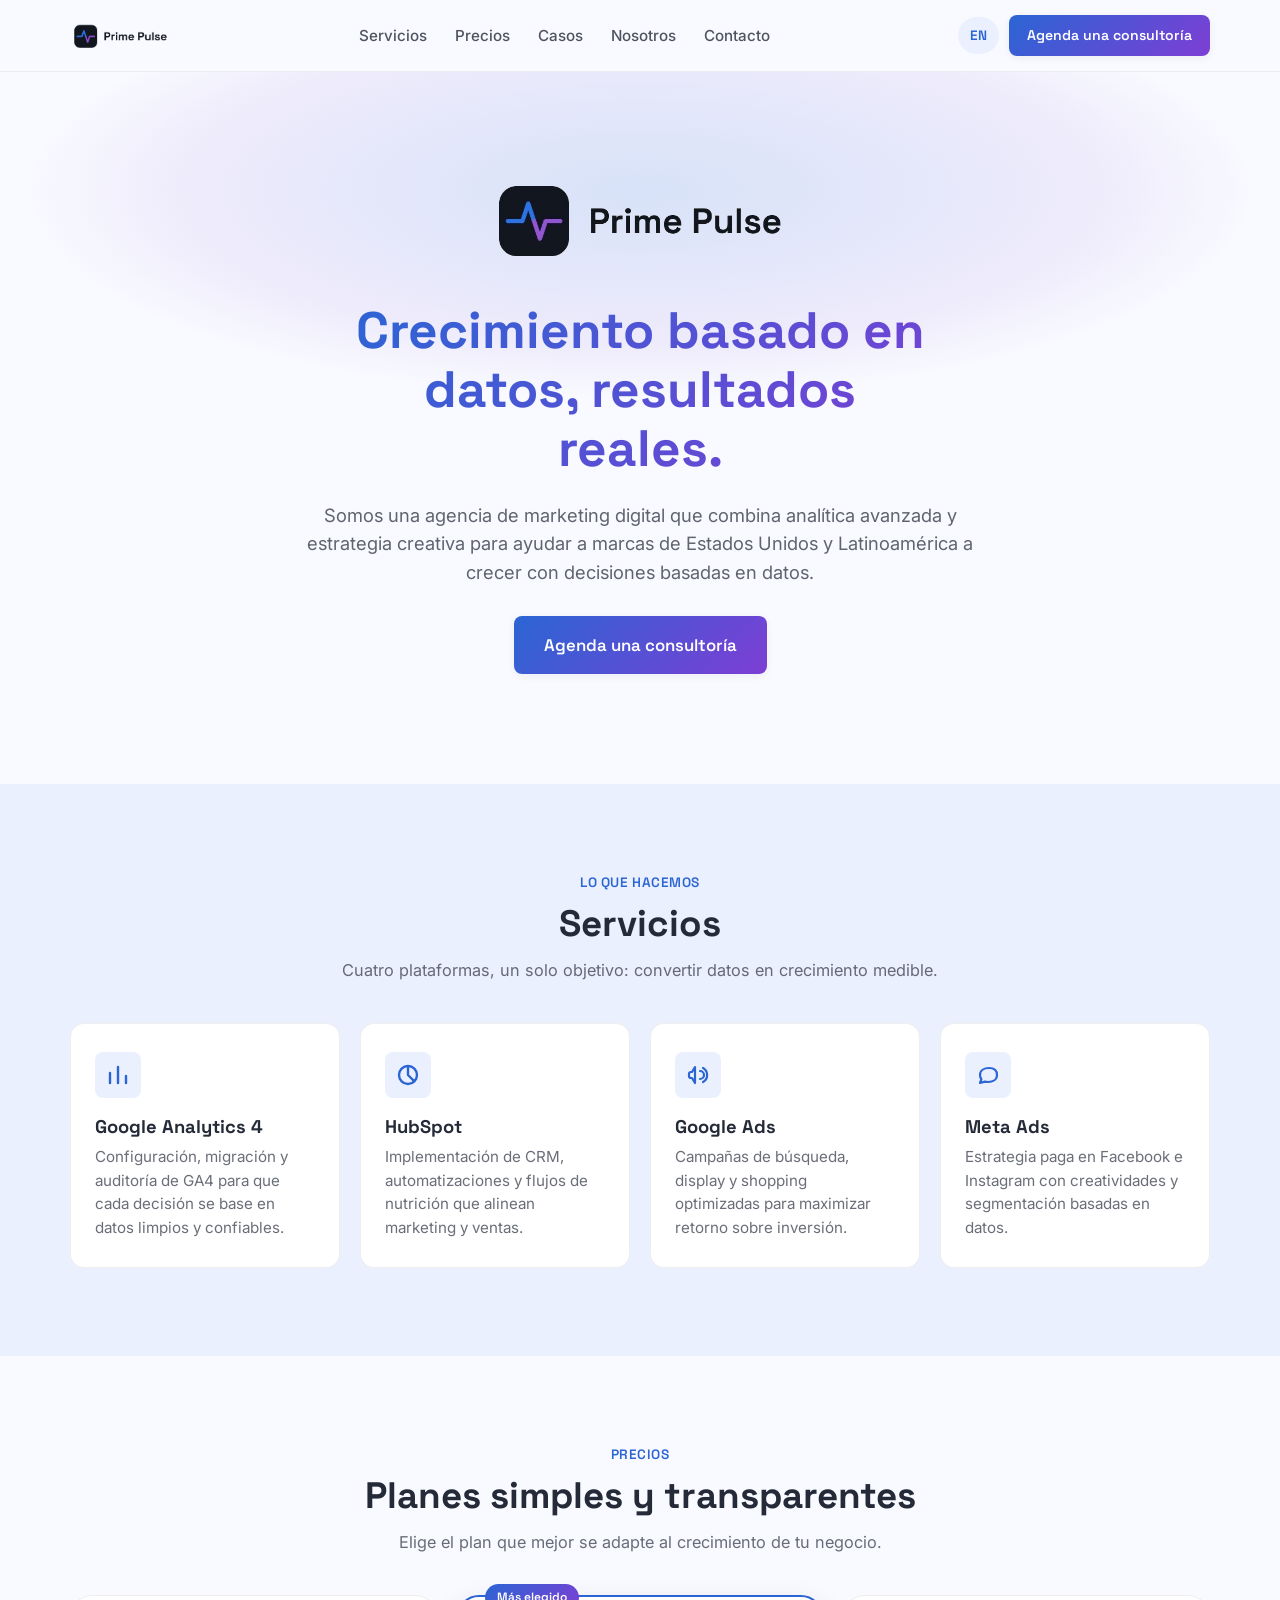
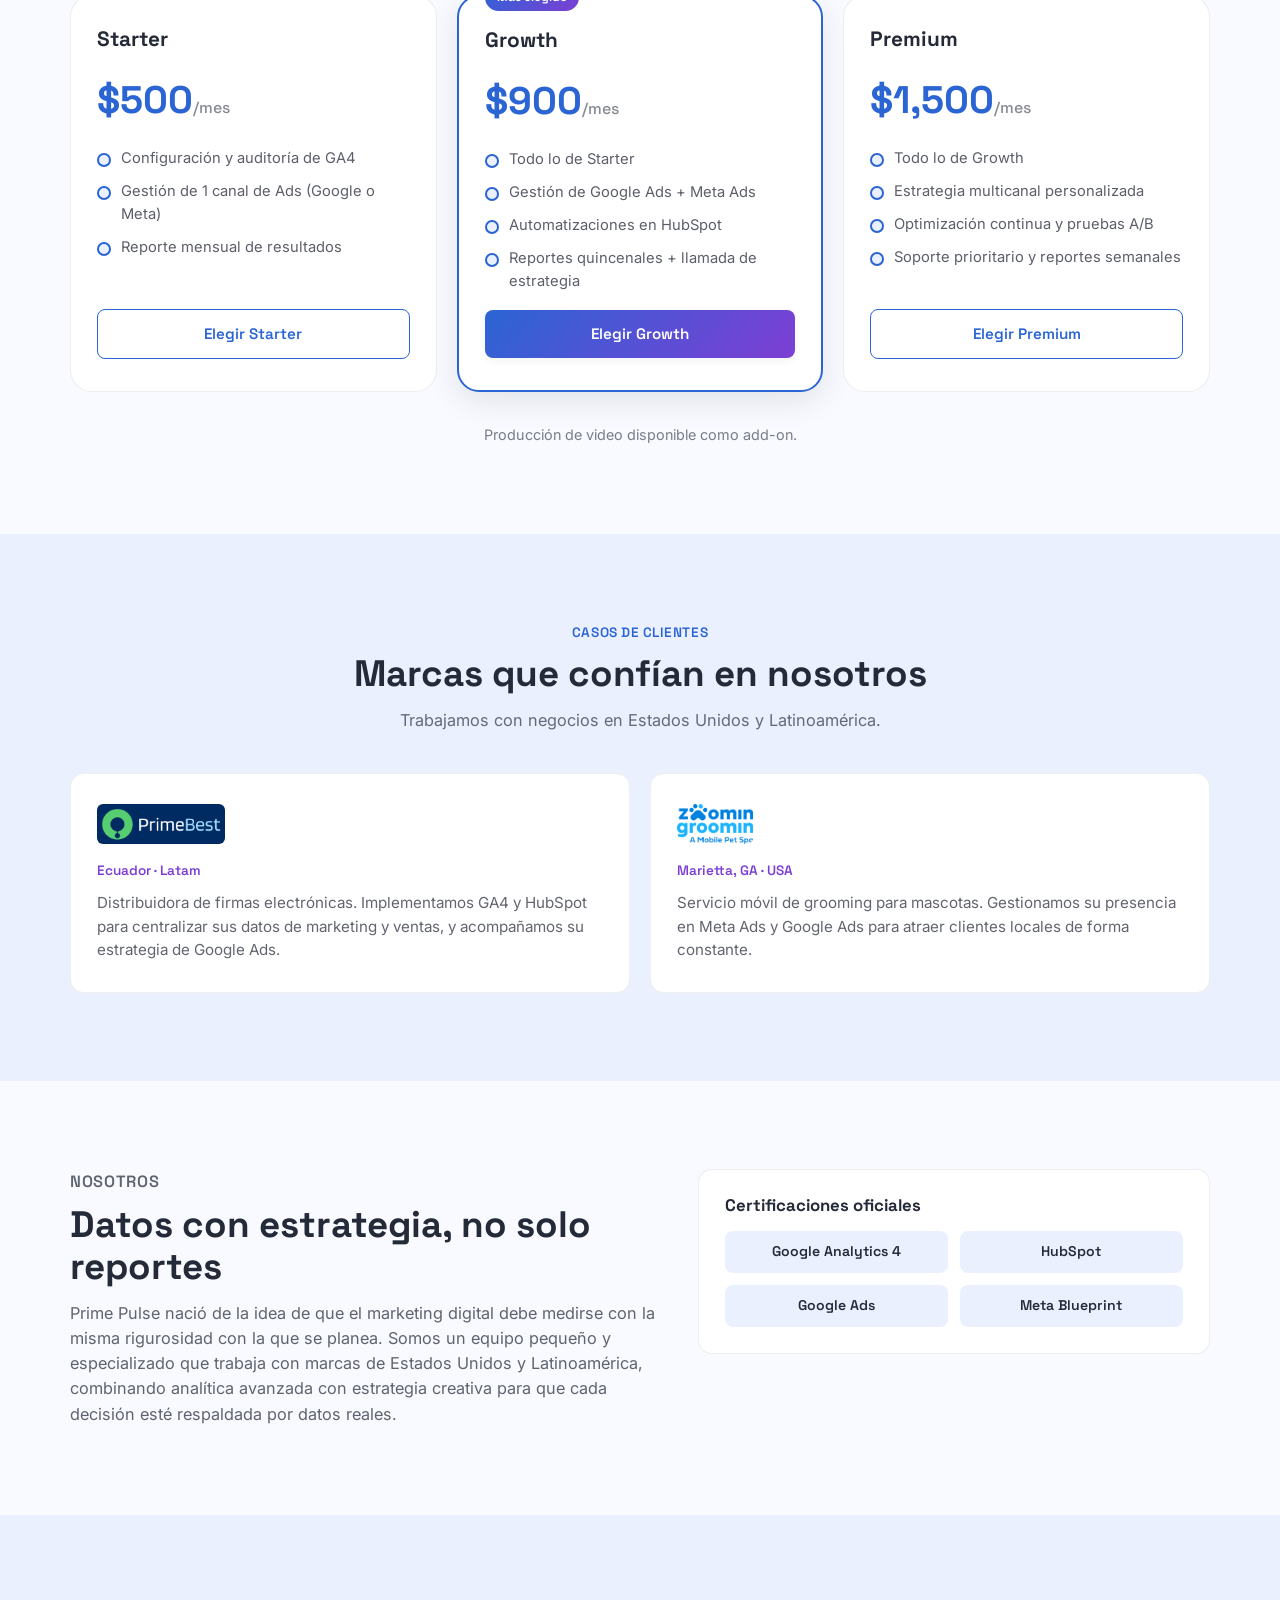
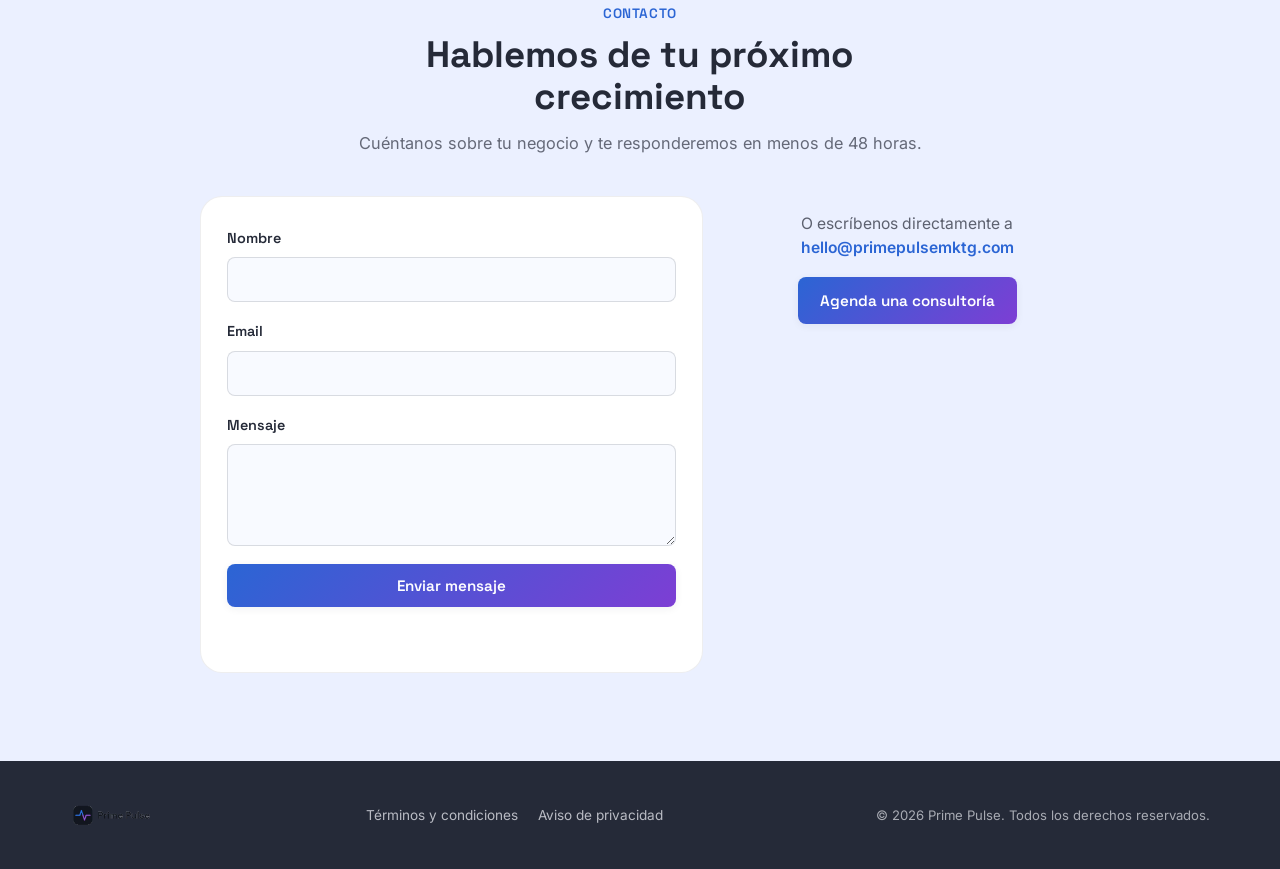
==== commit ad478eb0: "Mejoras de SEO" ====
--- a/index.html
+++ b/index.html
@@ -1,11 +1,38 @@
 <!DOCTYPE html>
-<html lang="es" data-lang="es">
+<html lang="es">
 <head>
 <meta charset="UTF-8">
 <meta name="viewport" content="width=device-width, initial-scale=1.0">
-<title>Prime Pulse — Data-driven growth, real results.</title>
-<meta name="description" content="Prime Pulse es una agencia de marketing digital especializada en GA4, HubSpot, Google Ads y Meta Ads.">
+<title>Prime Pulse — Crecimiento basado en datos, resultados reales.</title>
+<meta name="description" content="Prime Pulse es una agencia de marketing digital especializada en GA4, HubSpot, Google Ads y Meta Ads para marcas en Estados Unidos y Latinoamérica.">
+
+<link rel="canonical" href="https://primepulsemktg.com/">
+<link rel="alternate" hreflang="es" href="https://primepulsemktg.com/">
+<link rel="alternate" hreflang="en" href="https://primepulsemktg.com/en/">
+<link rel="alternate" hreflang="x-default" href="https://primepulsemktg.com/">
+
+<meta name="theme-color" content="#252A38">
 <link rel="icon" type="image/png" href="assets/logo-prime-pulse.png">
+<link rel="apple-touch-icon" href="assets/apple-touch-icon.png">
+
+<!-- Open Graph -->
+<meta property="og:type" content="website">
+<meta property="og:site_name" content="Prime Pulse">
+<meta property="og:locale" content="es_LA">
+<meta property="og:locale:alternate" content="en_US">
+<meta property="og:title" content="Prime Pulse — Crecimiento basado en datos, resultados reales.">
+<meta property="og:description" content="Agencia de marketing digital especializada en GA4, HubSpot, Google Ads y Meta Ads para marcas en Estados Unidos y Latinoamérica.">
+<meta property="og:url" content="https://primepulsemktg.com/">
+<meta property="og:image" content="https://primepulsemktg.com/assets/og-image-es.png">
+<meta property="og:image:width" content="1200">
+<meta property="og:image:height" content="630">
+<meta property="og:image:alt" content="Prime Pulse — Crecimiento basado en datos, resultados reales.">
+
+<!-- Twitter -->
+<meta name="twitter:card" content="summary_large_image">
+<meta name="twitter:title" content="Prime Pulse — Crecimiento basado en datos, resultados reales.">
+<meta name="twitter:description" content="Agencia de marketing digital especializada en GA4, HubSpot, Google Ads y Meta Ads para marcas en Estados Unidos y Latinoamérica.">
+<meta name="twitter:image" content="https://primepulsemktg.com/assets/og-image-es.png">
 
 <!-- Google Fonts -->
 <link rel="preconnect" href="https://fonts.googleapis.com">
@@ -13,6 +40,30 @@
 <link href="https://fonts.googleapis.com/css2?family=Space+Grotesk:wght@500;600;700&family=Inter:wght@400;500;600;700&display=swap" rel="stylesheet">
 
 <link rel="stylesheet" href="css/styles.css">
+
+<script type="application/ld+json">
+{
+  "@context": "https://schema.org",
+  "@type": "ProfessionalService",
+  "name": "Prime Pulse",
+  "url": "https://primepulsemktg.com/",
+  "logo": "https://primepulsemktg.com/assets/logo-prime-pulse.png",
+  "image": "https://primepulsemktg.com/assets/og-image-es.png",
+  "description": "Agencia de marketing digital especializada en Google Analytics 4, HubSpot, Google Ads y Meta Ads.",
+  "email": "hello@primepulsemktg.com",
+  "areaServed": ["United States", "Latin America"],
+  "hasOfferCatalog": {
+    "@type": "OfferCatalog",
+    "name": "Servicios de marketing digital",
+    "itemListElement": [
+      { "@type": "Offer", "itemOffered": { "@type": "Service", "name": "Google Analytics 4" } },
+      { "@type": "Offer", "itemOffered": { "@type": "Service", "name": "HubSpot" } },
+      { "@type": "Offer", "itemOffered": { "@type": "Service", "name": "Google Ads" } },
+      { "@type": "Offer", "itemOffered": { "@type": "Service", "name": "Meta Ads" } }
+    ]
+  }
+}
+</script>
 </head>
 <body>
 
@@ -24,21 +75,17 @@
     </a>
 
     <nav class="main-nav" id="main-nav" aria-label="Navegación principal">
-      <a href="#servicios" data-i18n="nav.services">Servicios</a>
-      <a href="#precios" data-i18n="nav.pricing">Precios</a>
-      <a href="#casos" data-i18n="nav.cases">Casos</a>
-      <a href="#nosotros" data-i18n="nav.about">Nosotros</a>
-      <a href="#contacto" data-i18n="nav.contact">Contacto</a>
+      <a href="#servicios">Servicios</a>
+      <a href="#precios">Precios</a>
+      <a href="#casos">Casos</a>
+      <a href="#nosotros">Nosotros</a>
+      <a href="#contacto">Contacto</a>
     </nav>
 
     <div class="header-actions">
-      <div class="lang-switch" role="group" aria-label="Selector de idioma">
-        <button type="button" class="lang-btn is-active" data-lang-btn="es" aria-pressed="true">ES</button>
-        <span class="lang-divider" aria-hidden="true">/</span>
-        <button type="button" class="lang-btn" data-lang-btn="en" aria-pressed="false">EN</button>
-      </div>
-
-      <a href="https://calendly.com/hello-primepulsemktg/30min" target="_blank" rel="noopener" class="btn btn-primary btn-nav" data-i18n="nav.cta">
+      <a href="/en/" class="lang-switch-link" hreflang="en" aria-label="View this page in English">EN</a>
+
+      <a href="https://calendly.com/hello-primepulsemktg/30min" target="_blank" rel="noopener noreferrer" class="btn btn-primary btn-nav">
         Agenda una consultoría
       </a>
 
@@ -54,15 +101,15 @@
   <div class="container hero-inner">
     <img src="assets/logo-prime-pulse.png" alt="Prime Pulse" class="hero-logo">
 
-    <h1 class="hero-tagline" data-i18n="hero.tagline">Crecimiento basado en datos, resultados reales.</h1>
-
-    <p class="hero-subtext" data-i18n="hero.subtext">
+    <h1 class="hero-tagline">Crecimiento basado en datos, resultados reales.</h1>
+
+    <p class="hero-subtext">
       Somos una agencia de marketing digital que combina analítica avanzada y estrategia creativa
       para ayudar a marcas de Estados Unidos y Latinoamérica a crecer con decisiones basadas en datos.
     </p>
 
     <div class="hero-actions">
-      <a href="https://calendly.com/hello-primepulsemktg/30min" target="_blank" rel="noopener" class="btn btn-primary btn-lg" data-i18n="hero.cta">
+      <a href="https://calendly.com/hello-primepulsemktg/30min" target="_blank" rel="noopener noreferrer" class="btn btn-primary btn-lg">
         Agenda una consultoría
       </a>
     </div>
@@ -75,9 +122,9 @@
 <section id="servicios" class="section services">
   <div class="container">
     <div class="section-header">
-      <p class="section-eyebrow" data-i18n="services.eyebrow">Lo que hacemos</p>
-      <h2 class="section-title" data-i18n="services.title">Servicios</h2>
-      <p class="section-subtitle" data-i18n="services.subtitle">
+      <p class="section-eyebrow">Lo que hacemos</p>
+      <h2 class="section-title">Servicios</h2>
+      <p class="section-subtitle">
         Cuatro plataformas, un solo objetivo: convertir datos en crecimiento medible.
       </p>
     </div>
@@ -87,32 +134,32 @@
         <div class="service-icon" aria-hidden="true">
           <svg viewBox="0 0 24 24" fill="none"><path d="M4 20V10M12 20V4M20 20v-7" stroke="url(#g1)" stroke-width="2.4" stroke-linecap="round" stroke-linejoin="round"/><defs><linearGradient id="g1" x1="4" y1="4" x2="20" y2="20"><stop stop-color="var(--pulse-blue)"/><stop offset="1" stop-color="var(--pulse-violet)"/></linearGradient></defs></svg>
         </div>
-        <h3 data-i18n="services.ga4.title">Google Analytics 4</h3>
-        <p data-i18n="services.ga4.desc">Configuración, migración y auditoría de GA4 para que cada decisión se base en datos limpios y confiables.</p>
+        <h3>Google Analytics 4</h3>
+        <p>Configuración, migración y auditoría de GA4 para que cada decisión se base en datos limpios y confiables.</p>
       </article>
 
       <article class="service-card">
         <div class="service-icon" aria-hidden="true">
           <svg viewBox="0 0 24 24" fill="none"><path d="M12 3a9 9 0 100 18 9 9 0 000-18zM12 3v9l6.36 6.36" stroke="url(#g2)" stroke-width="2.4" stroke-linecap="round" stroke-linejoin="round"/><defs><linearGradient id="g2" x1="3" y1="3" x2="21" y2="21"><stop stop-color="var(--pulse-blue)"/><stop offset="1" stop-color="var(--pulse-violet)"/></linearGradient></defs></svg>
         </div>
-        <h3 data-i18n="services.hubspot.title">HubSpot</h3>
-        <p data-i18n="services.hubspot.desc">Implementación de CRM, automatizaciones y flujos de nutrición que alinean marketing y ventas.</p>
+        <h3>HubSpot</h3>
+        <p>Implementación de CRM, automatizaciones y flujos de nutrición que alinean marketing y ventas.</p>
       </article>
 
       <article class="service-card">
         <div class="service-icon" aria-hidden="true">
           <svg viewBox="0 0 24 24" fill="none"><path d="M3 11v2a2 2 0 002 2h1l3 5V4l-3 5H5a2 2 0 00-2 2zM14 8a4 4 0 010 8M17 5a8 8 0 010 14" stroke="url(#g3)" stroke-width="2.2" stroke-linecap="round" stroke-linejoin="round"/><defs><linearGradient id="g3" x1="3" y1="4" x2="20" y2="19"><stop stop-color="var(--pulse-blue)"/><stop offset="1" stop-color="var(--pulse-violet)"/></linearGradient></defs></svg>
         </div>
-        <h3 data-i18n="services.ads.title">Google Ads</h3>
-        <p data-i18n="services.ads.desc">Campañas de búsqueda, display y shopping optimizadas para maximizar retorno sobre inversión.</p>
+        <h3>Google Ads</h3>
+        <p>Campañas de búsqueda, display y shopping optimizadas para maximizar retorno sobre inversión.</p>
       </article>
 
       <article class="service-card">
         <div class="service-icon" aria-hidden="true">
           <svg viewBox="0 0 24 24" fill="none"><path d="M21 12c0 4.5-4 7-9 7-1.1 0-2.15-.12-3.12-.35L4 20l1.4-3.8C4.52 15 4 13.56 4 12c0-4.5 4-7 9-7s8 2.5 8 7z" stroke="url(#g4)" stroke-width="2.2" stroke-linecap="round" stroke-linejoin="round"/><defs><linearGradient id="g4" x1="4" y1="5" x2="21" y2="20"><stop stop-color="var(--pulse-blue)"/><stop offset="1" stop-color="var(--pulse-violet)"/></linearGradient></defs></svg>
         </div>
-        <h3 data-i18n="services.meta.title">Meta Ads</h3>
-        <p data-i18n="services.meta.desc">Estrategia paga en Facebook e Instagram con creatividades y segmentación basadas en datos.</p>
+        <h3>Meta Ads</h3>
+        <p>Estrategia paga en Facebook e Instagram con creatividades y segmentación basadas en datos.</p>
       </article>
     </div>
   </div>
@@ -122,56 +169,56 @@
 <section id="precios" class="section pricing">
   <div class="container">
     <div class="section-header">
-      <p class="section-eyebrow" data-i18n="pricing.eyebrow">Precios</p>
-      <h2 class="section-title" data-i18n="pricing.title">Planes simples y transparentes</h2>
-      <p class="section-subtitle" data-i18n="pricing.subtitle">Elige el plan que mejor se adapte al crecimiento de tu negocio.</p>
+      <p class="section-eyebrow">Precios</p>
+      <h2 class="section-title">Planes simples y transparentes</h2>
+      <p class="section-subtitle">Elige el plan que mejor se adapte al crecimiento de tu negocio.</p>
     </div>
 
     <div class="pricing-grid">
       <article class="price-card">
-        <h3 data-i18n="pricing.starter.name">Starter</h3>
+        <h3>Starter</h3>
         <p class="price">
-          <span>$500</span><span data-i18n="pricing.perMonth">/mes</span>
+          <span>$500</span><span>/mes</span>
         </p>
         <ul class="price-features">
-          <li data-i18n="pricing.starter.f1">Configuración y auditoría de GA4</li>
-          <li data-i18n="pricing.starter.f2">Gestión de 1 canal de Ads (Google o Meta)</li>
-          <li data-i18n="pricing.starter.f3">Reporte mensual de resultados</li>
+          <li>Configuración y auditoría de GA4</li>
+          <li>Gestión de 1 canal de Ads (Google o Meta)</li>
+          <li>Reporte mensual de resultados</li>
         </ul>
-        <a href="#contacto" class="btn btn-outline" data-i18n="pricing.cta.starter">Elegir Starter</a>
+        <a href="#contacto" class="btn btn-outline">Elegir Starter</a>
       </article>
 
       <article class="price-card is-featured">
-        <p class="price-badge" data-i18n="pricing.popular">Más elegido</p>
-        <h3 data-i18n="pricing.growth.name">Growth</h3>
+        <p class="price-badge">Más elegido</p>
+        <h3>Growth</h3>
         <p class="price">
-          <span>$900</span><span data-i18n="pricing.perMonth">/mes</span>
+          <span>$900</span><span>/mes</span>
         </p>
         <ul class="price-features">
-          <li data-i18n="pricing.growth.f1">Todo lo de Starter</li>
-          <li data-i18n="pricing.growth.f2">Gestión de Google Ads + Meta Ads</li>
-          <li data-i18n="pricing.growth.f3">Automatizaciones en HubSpot</li>
-          <li data-i18n="pricing.growth.f4">Reportes quincenales + llamada de estrategia</li>
+          <li>Todo lo de Starter</li>
+          <li>Gestión de Google Ads + Meta Ads</li>
+          <li>Automatizaciones en HubSpot</li>
+          <li>Reportes quincenales + llamada de estrategia</li>
         </ul>
-        <a href="#contacto" class="btn btn-primary" data-i18n="pricing.cta.growth">Elegir Growth</a>
+        <a href="#contacto" class="btn btn-primary">Elegir Growth</a>
       </article>
 
       <article class="price-card">
-        <h3 data-i18n="pricing.premium.name">Premium</h3>
+        <h3>Premium</h3>
         <p class="price">
-          <span>$1,500</span><span data-i18n="pricing.perMonth">/mes</span>
+          <span>$1,500</span><span>/mes</span>
         </p>
         <ul class="price-features">
-          <li data-i18n="pricing.premium.f1">Todo lo de Growth</li>
-          <li data-i18n="pricing.premium.f2">Estrategia multicanal personalizada</li>
-          <li data-i18n="pricing.premium.f3">Optimización continua y pruebas A/B</li>
-          <li data-i18n="pricing.premium.f4">Soporte prioritario y reportes semanales</li>
+          <li>Todo lo de Growth</li>
+          <li>Estrategia multicanal personalizada</li>
+          <li>Optimización continua y pruebas A/B</li>
+          <li>Soporte prioritario y reportes semanales</li>
         </ul>
-        <a href="#contacto" class="btn btn-outline" data-i18n="pricing.cta.premium">Elegir Premium</a>
-      </article>
-    </div>
-
-    <p class="pricing-note" data-i18n="pricing.note">Producción de video disponible como add-on.</p>
+        <a href="#contacto" class="btn btn-outline">Elegir Premium</a>
+      </article>
+    </div>
+
+    <p class="pricing-note">Producción de video disponible como add-on.</p>
   </div>
 </section>
 
@@ -179,22 +226,22 @@
 <section id="casos" class="section cases">
   <div class="container">
     <div class="section-header">
-      <p class="section-eyebrow" data-i18n="cases.eyebrow">Casos de clientes</p>
-      <h2 class="section-title" data-i18n="cases.title">Marcas que confían en nosotros</h2>
-      <p class="section-subtitle" data-i18n="cases.subtitle">Trabajamos con negocios en Estados Unidos y Latinoamérica.</p>
+      <p class="section-eyebrow">Casos de clientes</p>
+      <h2 class="section-title">Marcas que confían en nosotros</h2>
+      <p class="section-subtitle">Trabajamos con negocios en Estados Unidos y Latinoamérica.</p>
     </div>
 
     <div class="cases-grid">
       <article class="case-card">
-        <img src="assets/logo-primebest.png" alt="PrimeBest" class="case-logo">
-        <p class="case-location" data-i18n="cases.primebest.location">Ecuador · Latam</p>
-        <p data-i18n="cases.primebest.desc">Distribuidora de firmas electrónicas. Implementamos GA4 y HubSpot para centralizar sus datos de marketing y ventas, y acompañamos su estrategia de Google Ads.</p>
+        <img src="assets/logo-primebest.png" alt="PrimeBest" class="case-logo" width="182" height="57" loading="lazy">
+        <p class="case-location">Ecuador · Latam</p>
+        <p>Distribuidora de firmas electrónicas. Implementamos GA4 y HubSpot para centralizar sus datos de marketing y ventas, y acompañamos su estrategia de Google Ads.</p>
       </article>
 
       <article class="case-card">
-        <img src="assets/logo-zoomin-groomin.png" alt="Zoomin Groomin NE Marietta" class="case-logo">
-        <p class="case-location" data-i18n="cases.zoomin.location">Marietta, GA · USA</p>
-        <p data-i18n="cases.zoomin.desc">Servicio móvil de grooming para mascotas. Gestionamos su presencia en Meta Ads y Google Ads para atraer clientes locales de forma constante.</p>
+        <img src="assets/logo-zoomin-groomin.png" alt="Zoomin Groomin NE Marietta" class="case-logo" width="190" height="100" loading="lazy">
+        <p class="case-location">Marietta, GA · USA</p>
+        <p>Servicio móvil de grooming para mascotas. Gestionamos su presencia en Meta Ads y Google Ads para atraer clientes locales de forma constante.</p>
       </article>
     </div>
   </div>
@@ -204,9 +251,9 @@
 <section id="nosotros" class="section about">
   <div class="container about-inner">
     <div class="about-text">
-      <p class="section-eyebrow" data-i18n="about.eyebrow">Nosotros</p>
-      <h2 class="section-title" data-i18n="about.title">Datos con estrategia, no solo reportes</h2>
-      <p data-i18n="about.story">
+      <p class="section-eyebrow">Nosotros</p>
+      <h2 class="section-title">Datos con estrategia, no solo reportes</h2>
+      <p>
         Prime Pulse nació de la idea de que el marketing digital debe medirse con la misma
         rigurosidad con la que se planea. Somos un equipo pequeño y especializado que trabaja
         con marcas de Estados Unidos y Latinoamérica, combinando analítica avanzada con
@@ -215,7 +262,7 @@
     </div>
 
     <div class="about-certs">
-      <h3 data-i18n="about.certs.title">Certificaciones oficiales</h3>
+      <h3>Certificaciones oficiales</h3>
       <ul class="certs-list">
         <li>Google Analytics 4</li>
         <li>HubSpot</li>
@@ -230,9 +277,9 @@
 <section id="contacto" class="section contact">
   <div class="container">
     <div class="section-header">
-      <p class="section-eyebrow" data-i18n="contact.eyebrow">Contacto</p>
-      <h2 class="section-title" data-i18n="contact.title">Hablemos de tu próximo crecimiento</h2>
-      <p class="section-subtitle" data-i18n="contact.subtitle">Cuéntanos sobre tu negocio y te responderemos en menos de 48 horas.</p>
+      <p class="section-eyebrow">Contacto</p>
+      <h2 class="section-title">Hablemos de tu próximo crecimiento</h2>
+      <p class="section-subtitle">Cuéntanos sobre tu negocio y te responderemos en menos de 48 horas.</p>
     </div>
 
     <div class="contact-grid">
@@ -242,27 +289,29 @@
         <input type="checkbox" name="botcheck" class="botcheck" tabindex="-1" autocomplete="off">
 
         <label class="form-field">
-          <span data-i18n="contact.form.name">Nombre</span>
+          <span>Nombre</span>
           <input type="text" name="name" required autocomplete="name">
         </label>
         <label class="form-field">
-          <span data-i18n="contact.form.email">Email</span>
+          <span>Email</span>
           <input type="email" name="email" required autocomplete="email">
         </label>
         <label class="form-field">
-          <span data-i18n="contact.form.message">Mensaje</span>
+          <span>Mensaje</span>
           <textarea name="message" rows="4" required></textarea>
         </label>
-        <button type="submit" class="btn btn-primary" data-i18n="contact.form.submit">Enviar mensaje</button>
-        <p class="form-status" id="form-status" role="status" aria-live="polite"></p>
+        <button type="submit" class="btn btn-primary" data-idle-label="Enviar mensaje" data-sending-label="Enviando...">Enviar mensaje</button>
+        <p class="form-status" id="form-status" role="status" aria-live="polite"
+           data-success-msg="¡Gracias! Tu mensaje fue enviado. Te responderemos pronto."
+           data-error-msg="Hubo un problema al enviar tu mensaje. Intenta de nuevo o escríbenos directamente."></p>
       </form>
 
       <div class="contact-alt">
         <p class="contact-alt-text">
-          <span data-i18n="contact.alt.text">O escríbenos directamente a</span>
+          <span>O escríbenos directamente a</span>
           <a href="mailto:hello@primepulsemktg.com">hello@primepulsemktg.com</a>
         </p>
-        <a href="https://calendly.com/hello-primepulsemktg/30min" target="_blank" rel="noopener" class="btn btn-primary" data-i18n="hero.cta">
+        <a href="https://calendly.com/hello-primepulsemktg/30min" target="_blank" rel="noopener noreferrer" class="btn btn-primary">
           Agenda una consultoría
         </a>
       </div>
@@ -273,20 +322,19 @@
 <!-- ===================== FOOTER ===================== -->
 <footer class="site-footer">
   <div class="container footer-inner">
-    <img src="assets/logo-prime-pulse.png" alt="Prime Pulse" class="footer-logo">
+    <img src="assets/logo-prime-pulse.png" alt="Prime Pulse" class="footer-logo" width="150" height="34" loading="lazy">
 
     <nav class="footer-legal" aria-label="Enlaces legales">
-      <a href="terminos.html" data-i18n="footer.terms">Términos y condiciones</a>
-      <a href="privacidad.html" data-i18n="footer.privacy">Aviso de privacidad</a>
+      <a href="terminos.html">Términos y condiciones</a>
+      <a href="privacidad.html">Aviso de privacidad</a>
     </nav>
 
     <p class="footer-copy">
-      &copy; <span id="footer-year"></span> Prime Pulse. <span data-i18n="footer.rights">Todos los derechos reservados.</span>
+      &copy; <span id="footer-year"></span> Prime Pulse. Todos los derechos reservados.
     </p>
   </div>
 </footer>
 
-<script src="js/i18n.js"></script>
 <script src="js/main.js"></script>
 </body>
 </html>
--- a/css/styles.css
+++ b/css/styles.css
@@ -145,30 +145,24 @@
   gap: 10px;
 }
 
-.lang-switch {
-  display: flex;
-  align-items: center;
-  gap: 6px;
+.lang-switch-link {
+  display: inline-flex;
+  align-items: center;
+  justify-content: center;
+  min-width: 40px;
+  min-height: 36px;
+  padding: 8px 12px;
   font-family: var(--font-heading);
   font-size: 0.85rem;
   font-weight: 600;
   background: var(--blue-tint);
-  padding: 6px 10px;
+  color: var(--pulse-blue);
   border-radius: 999px;
-}
-
-.lang-btn {
-  padding: 2px 4px;
-  color: rgba(37, 42, 56, 0.45);
-  transition: color 0.15s ease;
-}
-
-.lang-btn.is-active {
-  color: var(--pulse-blue);
-}
-
-.lang-divider {
-  color: rgba(37, 42, 56, 0.25);
+  transition: background 0.15s ease;
+}
+
+.lang-switch-link:hover {
+  background: rgba(43, 101, 212, 0.16);
 }
 
 .btn-nav { display: none; }
@@ -755,7 +749,7 @@
 
 .footer-copy {
   font-size: 0.82rem;
-  color: rgba(248, 250, 255, 0.5);
+  color: rgba(248, 250, 255, 0.62);
 }
 
 @media (min-width: 640px) {
